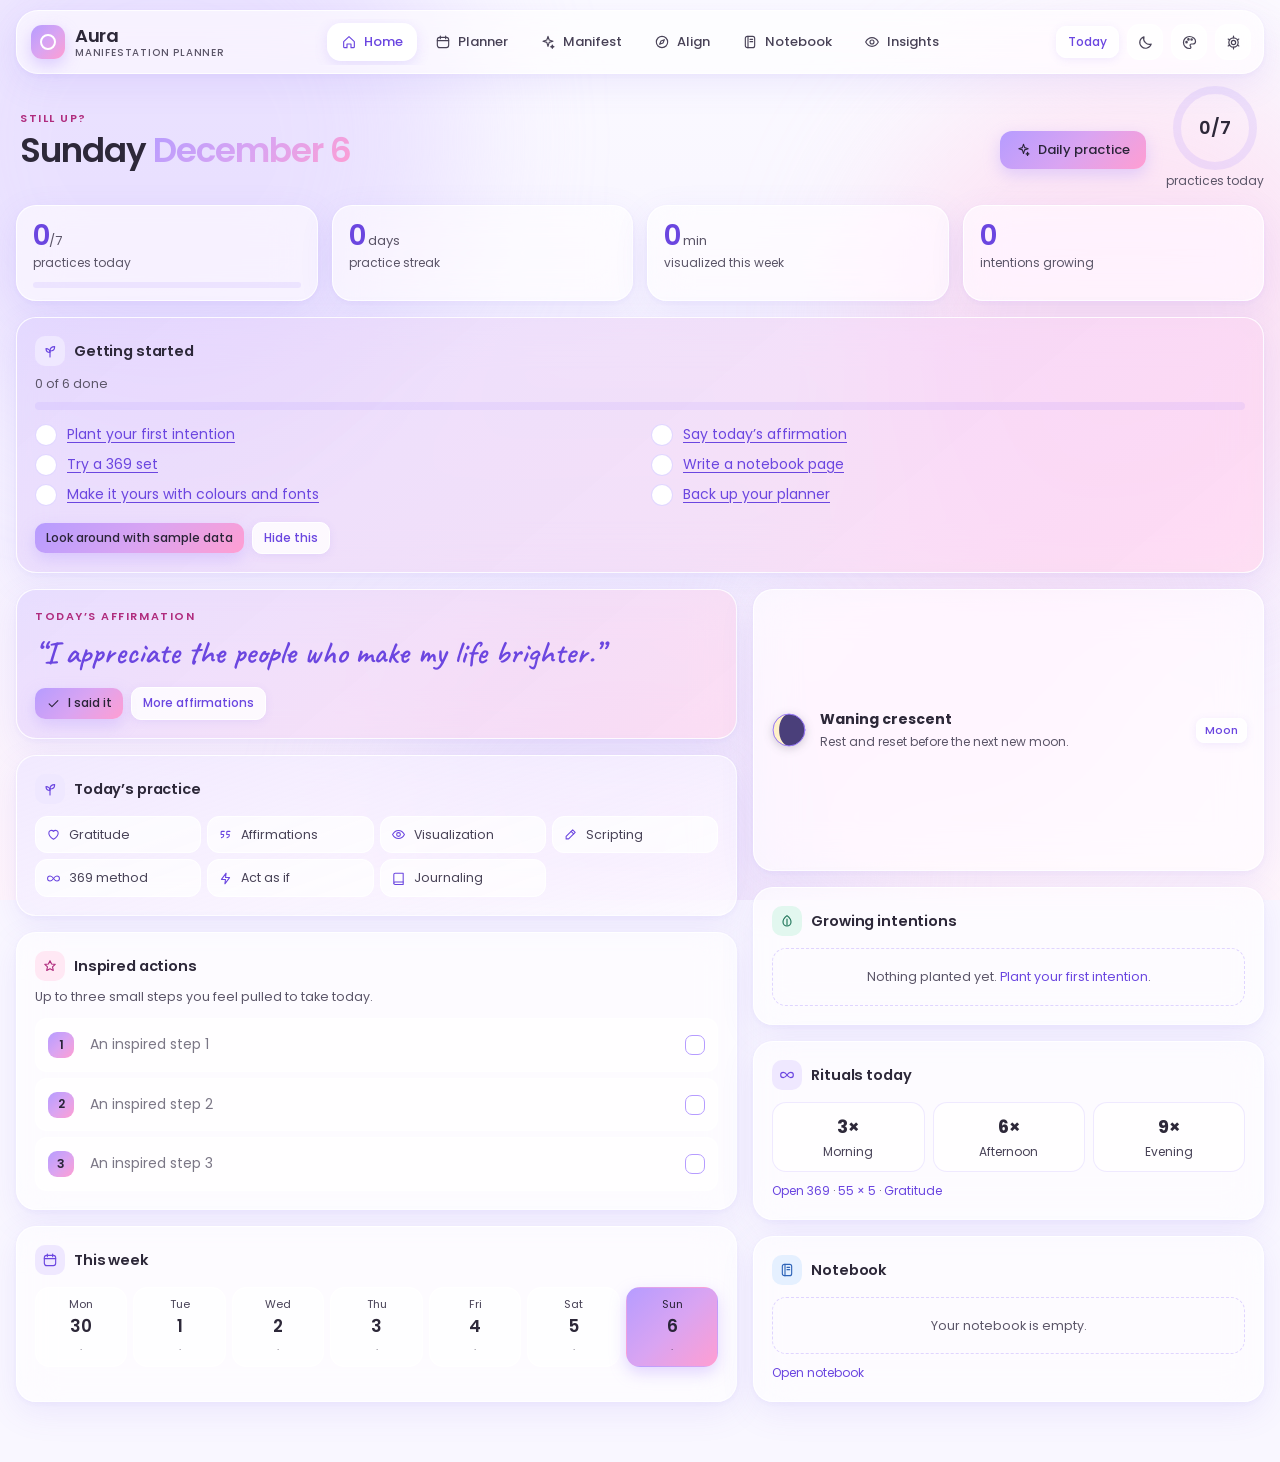
==== aura-planner/index.html @ 8a1ad82e "Aura: colour themes, light/dark/auto, fonts, backgrounds, Home dashboard, getting-started checklist " ====
<!doctype html>
<html lang="en">
  <head>
    <meta charset="UTF-8" />
    <meta name="viewport" content="width=device-width, initial-scale=1.0, viewport-fit=cover" />
    <title>Aura — Manifestation Planner</title>
    <meta
      name="description"
      content="Aura is a private manifestation planner for intention-setting and reflection: daily practice pages, scripting, guided visualization, affirmations, 369 and 55×5 rituals, moon phases, a manifestation tracker, a vision board and a notebook with photos and stickers."
    />
    <meta name="theme-color" content="#F7F2FF" />
    <link
      rel="icon"
      href="data:image/svg+xml,%3Csvg xmlns='http://www.w3.org/2000/svg' viewBox='0 0 40 40'%3E%3Cdefs%3E%3ClinearGradient id='g' x1='0' y1='0' x2='1' y2='1'%3E%3Cstop offset='0' stop-color='%23B69CFF'/%3E%3Cstop offset='1' stop-color='%23FF9ED2'/%3E%3C/linearGradient%3E%3C/defs%3E%3Crect width='40' height='40' rx='12' fill='url(%23g)'/%3E%3Ccircle cx='20' cy='20' r='9' fill='none' stroke='%23fff' stroke-width='2.4'/%3E%3Ccircle cx='20' cy='20' r='3' fill='%23fff'/%3E%3C/svg%3E"
    />
    <script>
      /* Apply the saved look before the first paint, so there is no flash of the wrong colours. */
      (function () {
        try {
          var l = (JSON.parse(localStorage.getItem("aura-planner-v1") || "null") || {}).ui;
          l = (l && l.look) || {};
          var ok = function (v, list, d) { return list.indexOf(v) >= 0 ? v : d; };
          var mode = ok(l.mode, ["light", "auto", "dark"], "light");
          if (mode === "auto") mode = window.matchMedia && window.matchMedia("(prefers-color-scheme: dark)").matches ? "dark" : "light";
          var r = document.documentElement;
          r.setAttribute("data-theme", ok(l.theme, ["violet", "rose", "ocean", "meadow"], "violet"));
          r.setAttribute("data-mode", mode);
          r.setAttribute("data-font", ok(l.font, ["classic", "cozy", "modern"], "classic"));
          r.setAttribute("data-bg", ok(l.bg, ["soft", "plain", "dots"], "soft"));
        } catch (e) { /* the defaults apply */ }
      })();
    </script>
    <link rel="stylesheet" href="styles.css" />
  </head>
  <body>
    <div class="aurora" aria-hidden="true"><i></i><i></i><i></i><i></i></div>

    <header class="ribbon glass" id="ribbon">
      <a class="brand" href="#/home" aria-label="Aura — home">
        <span class="brand-mark"></span>
        <span class="brand-name">Aura<small>manifestation planner</small></span>
      </a>
      <nav class="groups" id="groups" aria-label="Planner sections"></nav>
      <div class="ribbon-actions">
        <a class="btn ghost sm" href="#/day/today">Today</a>
        <button class="icon-btn" data-act="toggle-dark" id="dark-btn" aria-label="Switch light or dark" title="Light / dark"></button>
        <button class="icon-btn" data-act="open-look" id="look-btn" aria-label="Personalise colours and fonts" title="Personalise"></button>
        <button class="icon-btn" data-act="open-settings" aria-label="Settings" title="Settings"></button>
      </div>
    </header>
    <nav class="subribbon" id="subnav" aria-label="Pages in this section"></nav>

    <header class="nb-topbar" id="nb-topbar" hidden>
      <a class="nb-back" href="#/home">&larr; Back to planner</a>
      <span class="nb-topbar-title">My Notebook</span>
      <span class="nb-topbar-spacer"></span>
    </header>

    <div class="layout" id="layout">
      <main class="view" id="view" tabindex="-1"></main>
      <aside class="month-rail glass" id="rail" aria-label="Month index"></aside>
    </div>

    <div class="scrim" id="scrim" hidden></div>
    <section class="drawer glass" id="drawer" aria-label="Panel" hidden></section>
    <dialog id="ask" class="ask glass">
      <form method="dialog">
        <label id="ask-label" for="ask-input">Name</label>
        <input id="ask-input" class="field" type="text" maxlength="60" autocomplete="off" />
        <div class="ask-actions">
          <button value="cancel" class="btn ghost sm" formnovalidate>Cancel</button>
          <button value="ok" class="btn sm" id="ask-ok">Save</button>
        </div>
      </form>
    </dialog>
    <div class="toast" id="toast" role="status" aria-live="polite"></div>

    <script src="js/core.js"></script>
    <script src="js/stickers.js"></script>
    <script src="js/calendar.js"></script>
    <script src="js/frameworks.js"></script>
    <script src="js/wellness.js"></script>
    <script src="js/practice.js"></script>
    <script src="js/manifest.js"></script>
    <script src="js/notebook.js"></script>
    <script src="js/coach.js"></script>
    <script src="js/look.js"></script>
    <script src="js/home.js"></script>
    <script src="js/main.js"></script>
  </body>
</html>
---- aura-planner/styles.css ----
/* Fonts are bundled in /fonts, so the planner looks the same offline. */
@font-face { font-family: "Poppins"; font-style: normal; font-weight: 300; font-display: swap; src: url("fonts/poppins-latin-300-normal.woff2") format("woff2"); }
@font-face { font-family: "Poppins"; font-style: normal; font-weight: 400; font-display: swap; src: url("fonts/poppins-latin-400-normal.woff2") format("woff2"); }
@font-face { font-family: "Poppins"; font-style: normal; font-weight: 500; font-display: swap; src: url("fonts/poppins-latin-500-normal.woff2") format("woff2"); }
@font-face { font-family: "Poppins"; font-style: normal; font-weight: 600; font-display: swap; src: url("fonts/poppins-latin-600-normal.woff2") format("woff2"); }
@font-face { font-family: "Poppins"; font-style: normal; font-weight: 700; font-display: swap; src: url("fonts/poppins-latin-700-normal.woff2") format("woff2"); }
@font-face { font-family: "Caveat"; font-style: normal; font-weight: 500; font-display: swap; src: url("fonts/caveat-latin-500-normal.woff2") format("woff2"); }
@font-face { font-family: "Caveat"; font-style: normal; font-weight: 600; font-display: swap; src: url("fonts/caveat-latin-600-normal.woff2") format("woff2"); }

@font-face { font-family: "Nunito"; font-style: normal; font-weight: 400; font-display: swap; src: url("fonts/nunito-latin-400-normal.woff2") format("woff2"); }
@font-face { font-family: "Nunito"; font-style: normal; font-weight: 700; font-display: swap; src: url("fonts/nunito-latin-700-normal.woff2") format("woff2"); }
@font-face { font-family: "Inter"; font-style: normal; font-weight: 400; font-display: swap; src: url("fonts/inter-latin-400-normal.woff2") format("woff2"); }
@font-face { font-family: "Inter"; font-style: normal; font-weight: 600; font-display: swap; src: url("fonts/inter-latin-600-normal.woff2") format("woff2"); }
@font-face { font-family: "Inter"; font-style: normal; font-weight: 700; font-display: swap; src: url("fonts/inter-latin-700-normal.woff2") format("woff2"); }

/* Aura — glass life planner
   Crisp whites, pastel purples & pinks, frosted-glass cards. */

/* Theme variables: one block per colour theme (light), then dark mode on top. Set from Personalise. */
:root {
  --bg: #f9f7ff;
  --ink: #2d2839;
  --ink-2: #484257;
  --muted: #5b5568;
  --faint: #bdb7cd;
  --lav: #b69cff; --lav-2: #9b7bff; --lav-3: #7a5af0; --lav-soft: #efe8ff;
  --pink: #ff9ed2; --pink-2: #f47bbd; --pink-soft: #ffe8f4;
  --mid: #d9a4f2;
  --ac: 155, 123, 255; --ac-l: 182, 156, 255; --ac-d: 122, 90, 240; --pk: 255, 158, 210; --pk-d: 244, 123, 189;
  --lsoft: 239, 232, 255; --psoft: 255, 232, 244; --ink-rgb: 45, 40, 57;
  --line: rgba(155, 123, 255, 0.16); --line-strong: rgba(155, 123, 255, 0.3);
  --accent-text: #6b46e0; --accent2-text: #b02c7e;
  --aur-bg: linear-gradient(180deg, #fbfaff 0%, #f5f1ff 60%, #fff5fb 100%);
  --aur-1: #ddcfff; --aur-2: #ffd4ec; --aur-3: #e7ddfd; --aur-4: #ffe0f2;
  --desk: linear-gradient(160deg, #432d76 0%, #6045a1 50%, #9e4c7b 100%);
  --desk-1: #b69cff; --desk-2: #ff9ed2; --desk-3: #9b7bff; --desk-4: #ff9ed2; --desk-solid: #412b73;
  --p-lav-soft: #efe8ff; --p-pink-soft: #ffe8f4; --p-lav-3: #6b46e0; --p-pink-2: #f47bbd;
  --bk-1: #efe8ff; --bk-2: #f9f7ff; --bk-3: #ebe3ff;
  --sp-1: #dcd2f4; --sp-2: #f1ebff; --sp-3: #e5dcf9; --sp-4: #d7ccf0; --sp-i: #5c429a; --bk-edge: #3d296b;
  --tab-1: #d1bdff; --tab-2: #ffc2e4;
  --shadow: 0 10px 34px rgba(122, 90, 240, 0.1), 0 2px 6px rgba(122, 90, 240, 0.05);
  --shadow-lg: 0 24px 60px rgba(122, 90, 240, 0.18);
  --grad: linear-gradient(135deg, #b69cff 0%, #d9a4f2 50%, #ff9ed2 100%);
  --grad-soft: linear-gradient(135deg, rgba(182, 156, 255, 0.18), rgba(255, 158, 210, 0.18));
  --lav-3-deep: var(--lav-3);
  --mint: #8fd9c0; --mint-soft: #e2f7ef; --sky: #9cc7ff; --sky-soft: #e5f0ff; --butter: #ffd88a; --butter-soft: #fff4dc; --rose: #ff8a9e;
  --t-mint: #1f7559; --t-sky: #2f64b8; --t-butter: #8a5c0c; --t-danger: #b8324e;
  --danger-soft: #ffe6ea; --danger-line: #ffd3dc; --grey-soft: #f1eff6;
  --w: 255, 255, 255; --paper: #fff; --sh: 40, 20, 100;
  --on-grad: #2a2438; --on-grad-rgb: 42, 36, 56;
  --glass: rgba(255, 255, 255, 0.58); --glass-strong: rgba(255, 255, 255, 0.78); --glass-border: rgba(255, 255, 255, 0.85);
  --blur: blur(20px) saturate(170%);
  --r-sm: 12px; --r: 20px; --r-lg: 28px; --ribbon-h: 64px;
  --font: "Poppins", -apple-system, "Segoe UI", Helvetica, Arial, sans-serif;
  --hand: "Caveat", "Segoe Print", cursive;
  color-scheme: light;
}
html[data-theme="rose"] {
  --bg: #fff7f9;
  --ink: #39282c;
  --ink-2: #574247;
  --muted: #68555a;
  --faint: #cdb7bc;
  --lav: #f7a1b8; --lav-2: #ee7f9f; --lav-3: #c23d68; --lav-soft: #ffeef2;
  --pink: #ffc19a; --pink-2: #e0773a; --pink-soft: #fff0e6;
  --mid: #fbb0aa;
  --ac: 238, 127, 159; --ac-l: 247, 161, 184; --ac-d: 194, 61, 104; --pk: 255, 193, 154; --pk-d: 224, 119, 58;
  --lsoft: 255, 238, 242; --psoft: 255, 240, 230; --ink-rgb: 57, 40, 44;
  --line: rgba(238, 127, 159, 0.16); --line-strong: rgba(238, 127, 159, 0.3);
  --accent-text: #b3335b; --accent2-text: #a8480f;
  --aur-bg: linear-gradient(180deg, #fffafb 0%, #fff1f5 60%, #fff9f5 100%);
  --aur-1: #ffcfdb; --aur-2: #ffe4d4; --aur-3: #fddde5; --aur-4: #ffece0;
  --desk: linear-gradient(160deg, #762d3f 0%, #a1455c 50%, #9e6a4c 100%);
  --desk-1: #f7a1b8; --desk-2: #ffc19a; --desk-3: #ee7f9f; --desk-4: #ffc19a; --desk-solid: #732b3d;
  --p-lav-soft: #ffeef2; --p-pink-soft: #fff0e6; --p-lav-3: #b3335b; --p-pink-2: #e0773a;
  --bk-1: #ffe8ee; --bk-2: #fff7f9; --bk-3: #ffe3ea;
  --sp-1: #f4d2db; --sp-2: #ffebf0; --sp-3: #f9dce3; --sp-4: #f0ccd5; --sp-i: #9a4258; --bk-edge: #6b2939;
  --tab-1: #ffbdcd; --tab-2: #ffd8c2;
  --shadow: 0 10px 34px rgba(194, 61, 104, 0.1), 0 2px 6px rgba(194, 61, 104, 0.05);
  --shadow-lg: 0 24px 60px rgba(194, 61, 104, 0.18);
  --grad: linear-gradient(135deg, #f7a1b8 0%, #fbb0aa 50%, #ffc19a 100%);
  --grad-soft: linear-gradient(135deg, rgba(247, 161, 184, 0.18), rgba(255, 193, 154, 0.18));
}
html[data-theme="ocean"] {
  --bg: #f7faff;
  --ink: #282f39;
  --ink-2: #424b57;
  --muted: #555d68;
  --faint: #b7c0cd;
  --lav: #8cbcff; --lav-2: #5b9cf5; --lav-3: #1f63c6; --lav-soft: #e8f1ff;
  --pink: #7fdccf; --pink-2: #1a9a8a; --pink-soft: #e2f8f4;
  --mid: #85cde6;
  --ac: 91, 156, 245; --ac-l: 140, 188, 255; --ac-d: 31, 99, 198; --pk: 127, 220, 207; --pk-d: 26, 154, 138;
  --lsoft: 232, 241, 255; --psoft: 226, 248, 244; --ink-rgb: 40, 47, 57;
  --line: rgba(91, 156, 245, 0.16); --line-strong: rgba(91, 156, 245, 0.3);
  --accent-text: #1a58b5; --accent2-text: #0b7468;
  --aur-bg: linear-gradient(180deg, #fafcff 0%, #f1f7ff 60%, #f5fffe 100%);
  --aur-1: #cfe4ff; --aur-2: #d4fffb; --aur-3: #ddebfd; --aur-4: #e0fffc;
  --desk: linear-gradient(160deg, #2d4d76 0%, #456da1 50%, #4c9e96 100%);
  --desk-1: #8cbcff; --desk-2: #7fdccf; --desk-3: #5b9cf5; --desk-4: #7fdccf; --desk-solid: #2b4a73;
  --p-lav-soft: #e8f1ff; --p-pink-soft: #e2f8f4; --p-lav-3: #1a58b5; --p-pink-2: #1a9a8a;
  --bk-1: #e8f2ff; --bk-2: #f7faff; --bk-3: #e3efff;
  --sp-1: #d2e1f4; --sp-2: #ebf3ff; --sp-3: #dce9f9; --sp-4: #ccdbf0; --sp-i: #42689a; --bk-edge: #29466b;
  --tab-1: #bdd9ff; --tab-2: #c2fff9;
  --shadow: 0 10px 34px rgba(31, 99, 198, 0.1), 0 2px 6px rgba(31, 99, 198, 0.05);
  --shadow-lg: 0 24px 60px rgba(31, 99, 198, 0.18);
  --grad: linear-gradient(135deg, #8cbcff 0%, #85cde6 50%, #7fdccf 100%);
  --grad-soft: linear-gradient(135deg, rgba(140, 188, 255, 0.18), rgba(127, 220, 207, 0.18));
}
html[data-theme="meadow"] {
  --bg: #f7fffb;
  --ink: #283930;
  --ink-2: #42574c;
  --muted: #55685e;
  --faint: #b7cdc2;
  --lav: #98d9b1; --lav-2: #5fbf88; --lav-3: #1c7f4d; --lav-soft: #e6f7ec;
  --pink: #ffd98a; --pink-2: #b9790f; --pink-soft: #fff6dc;
  --mid: #c6e6a0;
  --ac: 95, 191, 136; --ac-l: 152, 217, 177; --ac-d: 28, 127, 77; --pk: 255, 217, 138; --pk-d: 185, 121, 15;
  --lsoft: 230, 247, 236; --psoft: 255, 246, 220; --ink-rgb: 40, 57, 48;
  --line: rgba(95, 191, 136, 0.16); --line-strong: rgba(95, 191, 136, 0.3);
  --accent-text: #17703f; --accent2-text: #7d5200;
  --aur-bg: linear-gradient(180deg, #fafffc 0%, #f1fff8 60%, #fffcf5 100%);
  --aur-1: #cfffe7; --aur-2: #fff3d4; --aur-3: #ddfded; --aur-4: #fff7e0;
  --desk: linear-gradient(160deg, #2d7652 0%, #45a173 50%, #9e884c 100%);
  --desk-1: #98d9b1; --desk-2: #ffd98a; --desk-3: #5fbf88; --desk-4: #ffd98a; --desk-solid: #2b734f;
  --p-lav-soft: #e6f7ec; --p-pink-soft: #fff6dc; --p-lav-3: #17703f; --p-pink-2: #b9790f;
  --bk-1: #e8fff4; --bk-2: #f7fffb; --bk-3: #e3fff1;
  --sp-1: #d2f4e3; --sp-2: #ebfff5; --sp-3: #dcf9eb; --sp-4: #ccf0de; --sp-i: #429a6e; --bk-edge: #296b4a;
  --tab-1: #bdffde; --tab-2: #ffefc2;
  --shadow: 0 10px 34px rgba(28, 127, 77, 0.1), 0 2px 6px rgba(28, 127, 77, 0.05);
  --shadow-lg: 0 24px 60px rgba(28, 127, 77, 0.18);
  --grad: linear-gradient(135deg, #98d9b1 0%, #c6e6a0 50%, #ffd98a 100%);
  --grad-soft: linear-gradient(135deg, rgba(152, 217, 177, 0.18), rgba(255, 217, 138, 0.18));
}
html[data-mode="dark"] {
  color-scheme: dark;
}
html[data-theme="violet"][data-mode="dark"] {
  --bg: #13101c;
  --ink: #ebe8f3;
  --ink-2: #cdc7db;
  --muted: #c9c4d4;
  --faint: #655c7a;
  --lav-soft: #2c2343; --pink-soft: #412535;
  --mint-soft: #17332b; --sky-soft: #182a45; --butter-soft: #3a3016;
  --lsoft: 44, 35, 67; --psoft: 65, 37, 53; --ink-rgb: 235, 232, 243;
  --w: 39, 33, 54; --paper: #272136; --sh: 0, 0, 0;
  --line: rgba(155, 123, 255, 0.26); --line-strong: rgba(155, 123, 255, 0.45);
  --accent-text: #c4b4ff; --accent2-text: #ff9ed2;
  --t-mint: #6fd8b6; --t-sky: #8bb8ff; --t-butter: #f0c15e; --t-danger: #ff8fa3;
  --danger-soft: #3e1d27; --danger-line: #6b3342; --grey-soft: #342e42;
  --glass: rgba(32, 26, 45, 0.62); --glass-strong: rgba(37, 30, 51, 0.82); --glass-border: rgba(255, 255, 255, 0.09);
  --aur-bg: linear-gradient(180deg, #100c17 0%, #151020 60%, #1c1118 100%);
  --aur-1: #2e1f51; --aur-2: #471f36; --aur-3: #271c40; --aur-4: #3c1b2e;
  --shadow: 0 10px 34px rgba(0, 0, 0, 0.38), 0 2px 6px rgba(0, 0, 0, 0.22);
  --shadow-lg: 0 24px 60px rgba(0, 0, 0, 0.5);
  --desk: linear-gradient(160deg, #1a1429 0%, #261d39 50%, #3b2130 100%);
  --desk-solid: #181226;
}
html[data-theme="rose"][data-mode="dark"] {
  --bg: #1c1013;
  --ink: #f3e8ea;
  --ink-2: #dbc7cc;
  --muted: #d4c4c8;
  --faint: #7a5c64;
  --lav-soft: #43232b; --pink-soft: #412f25;
  --mint-soft: #17332b; --sky-soft: #182a45; --butter-soft: #3a3016;
  --lsoft: 67, 35, 43; --psoft: 65, 47, 37; --ink-rgb: 243, 232, 234;
  --w: 54, 33, 38; --paper: #362126; --sh: 0, 0, 0;
  --line: rgba(238, 127, 159, 0.26); --line-strong: rgba(238, 127, 159, 0.45);
  --accent-text: #ffa9c0; --accent2-text: #ffb98a;
  --t-mint: #6fd8b6; --t-sky: #8bb8ff; --t-butter: #f0c15e; --t-danger: #ff8fa3;
  --danger-soft: #3e1d27; --danger-line: #6b3342; --grey-soft: #422e33;
  --glass: rgba(45, 26, 31, 0.62); --glass-strong: rgba(51, 30, 35, 0.82); --glass-border: rgba(255, 255, 255, 0.09);
  --aur-bg: linear-gradient(180deg, #170c0f 0%, #201014 60%, #1c1511 100%);
  --aur-1: #511f2b; --aur-2: #472e1f; --aur-3: #401c25; --aur-4: #3c271b;
  --shadow: 0 10px 34px rgba(0, 0, 0, 0.38), 0 2px 6px rgba(0, 0, 0, 0.22);
  --shadow-lg: 0 24px 60px rgba(0, 0, 0, 0.5);
  --desk: linear-gradient(160deg, #291419 0%, #391d24 50%, #3b2a21 100%);
  --desk-solid: #261217;
}
html[data-theme="ocean"][data-mode="dark"] {
  --bg: #10151c;
  --ink: #e8ecf3;
  --ink-2: #c7d0db;
  --muted: #c4cbd4;
  --faint: #5c697a;
  --lav-soft: #233143; --pink-soft: #25413e;
  --mint-soft: #17332b; --sky-soft: #182a45; --butter-soft: #3a3016;
  --lsoft: 35, 49, 67; --psoft: 37, 65, 62; --ink-rgb: 232, 236, 243;
  --w: 33, 42, 54; --paper: #212a36; --sh: 0, 0, 0;
  --line: rgba(91, 156, 245, 0.26); --line-strong: rgba(91, 156, 245, 0.45);
  --accent-text: #a3c8ff; --accent2-text: #6fdccb;
  --t-mint: #6fd8b6; --t-sky: #8bb8ff; --t-butter: #f0c15e; --t-danger: #ff8fa3;
  --danger-soft: #3e1d27; --danger-line: #6b3342; --grey-soft: #2e3742;
  --glass: rgba(26, 34, 45, 0.62); --glass-strong: rgba(30, 39, 51, 0.82); --glass-border: rgba(255, 255, 255, 0.09);
  --aur-bg: linear-gradient(180deg, #0c1117 0%, #101720 60%, #111c1b 100%);
  --aur-1: #1f3551; --aur-2: #1f4743; --aur-3: #1c2b40; --aur-4: #1b3c39;
  --shadow: 0 10px 34px rgba(0, 0, 0, 0.38), 0 2px 6px rgba(0, 0, 0, 0.22);
  --shadow-lg: 0 24px 60px rgba(0, 0, 0, 0.5);
  --desk: linear-gradient(160deg, #141d29 0%, #1d2a39 50%, #213b38 100%);
  --desk-solid: #121b26;
}
html[data-theme="meadow"][data-mode="dark"] {
  --bg: #101c16;
  --ink: #e8f3ed;
  --ink-2: #c7dbd1;
  --muted: #c4d4cc;
  --faint: #5c7a6b;
  --lav-soft: #234333; --pink-soft: #413a25;
  --mint-soft: #17332b; --sky-soft: #182a45; --butter-soft: #3a3016;
  --lsoft: 35, 67, 51; --psoft: 65, 58, 37; --ink-rgb: 232, 243, 237;
  --w: 33, 54, 43; --paper: #21362b; --sh: 0, 0, 0;
  --line: rgba(95, 191, 136, 0.26); --line-strong: rgba(95, 191, 136, 0.45);
  --accent-text: #93e6b5; --accent2-text: #f2c466;
  --t-mint: #6fd8b6; --t-sky: #8bb8ff; --t-butter: #f0c15e; --t-danger: #ff8fa3;
  --danger-soft: #3e1d27; --danger-line: #6b3342; --grey-soft: #2e4238;
  --glass: rgba(26, 45, 36, 0.62); --glass-strong: rgba(30, 51, 41, 0.82); --glass-border: rgba(255, 255, 255, 0.09);
  --aur-bg: linear-gradient(180deg, #0c1712 0%, #102018 60%, #1c1a11 100%);
  --aur-1: #1f5138; --aur-2: #473d1f; --aur-3: #1c402e; --aur-4: #3c331b;
  --shadow: 0 10px 34px rgba(0, 0, 0, 0.38), 0 2px 6px rgba(0, 0, 0, 0.22);
  --shadow-lg: 0 24px 60px rgba(0, 0, 0, 0.5);
  --desk: linear-gradient(160deg, #14291f 0%, #1d392b 50%, #3b3421 100%);
  --desk-solid: #12261c;
}
html[data-mode="dark"]:not([data-theme]) {
  --bg: #13101c;
  --ink: #ebe8f3;
  --ink-2: #cdc7db;
  --muted: #c9c4d4;
  --faint: #655c7a;
  --lav-soft: #2c2343; --pink-soft: #412535;
  --mint-soft: #17332b; --sky-soft: #182a45; --butter-soft: #3a3016;
  --lsoft: 44, 35, 67; --psoft: 65, 37, 53; --ink-rgb: 235, 232, 243;
  --w: 39, 33, 54; --paper: #272136; --sh: 0, 0, 0;
  --line: rgba(155, 123, 255, 0.26); --line-strong: rgba(155, 123, 255, 0.45);
  --accent-text: #c4b4ff; --accent2-text: #ff9ed2;
  --t-mint: #6fd8b6; --t-sky: #8bb8ff; --t-butter: #f0c15e; --t-danger: #ff8fa3;
  --danger-soft: #3e1d27; --danger-line: #6b3342; --grey-soft: #342e42;
  --glass: rgba(32, 26, 45, 0.62); --glass-strong: rgba(37, 30, 51, 0.82); --glass-border: rgba(255, 255, 255, 0.09);
  --aur-bg: linear-gradient(180deg, #100c17 0%, #151020 60%, #1c1118 100%);
  --aur-1: #2e1f51; --aur-2: #471f36; --aur-3: #271c40; --aur-4: #3c1b2e;
  --shadow: 0 10px 34px rgba(0, 0, 0, 0.38), 0 2px 6px rgba(0, 0, 0, 0.22);
  --shadow-lg: 0 24px 60px rgba(0, 0, 0, 0.5);
  --desk: linear-gradient(160deg, #1a1429 0%, #261d39 50%, #3b2130 100%);
  --desk-solid: #181226;
}

* { box-sizing: border-box; }
html { -webkit-text-size-adjust: 100%; scroll-behavior: smooth; }
body {
  margin: 0;
  min-height: 100vh;
  background: var(--bg);
  color: var(--ink);
  font: 400 14px/1.55 var(--font);
  -webkit-font-smoothing: antialiased;
  overflow-x: hidden;
}
button, input, select, textarea { font: inherit; color: inherit; }
a { color: var(--accent-text); text-decoration: none; }
img { max-width: 100%; display: block; }
[hidden] { display: none !important; }
:focus-visible { outline: 2px solid var(--lav-2); outline-offset: 2px; border-radius: 8px; }

/* ---------- aurora background ---------- */
.aurora { position: fixed; inset: 0; z-index: -1; overflow: hidden; background: var(--aur-bg); }
.aurora i { position: absolute; border-radius: 50%; filter: blur(70px); opacity: 0.55; }
.aurora i:nth-child(1) { width: 46vw; height: 46vw; left: -10vw; top: -12vw; background: var(--aur-1); }
.aurora i:nth-child(2) { width: 40vw; height: 40vw; right: -8vw; top: 8vh; background: var(--aur-2); }
.aurora i:nth-child(3) { width: 36vw; height: 36vw; left: 30vw; bottom: -14vw; background: var(--aur-3); }
.aurora i:nth-child(4) { width: 26vw; height: 26vw; right: 12vw; bottom: 6vh; background: var(--aur-4); opacity: 0.45; }

/* ---------- glass ---------- */
.glass {
  background: var(--glass);
  -webkit-backdrop-filter: var(--blur);
  backdrop-filter: var(--blur);
  border: 1px solid var(--glass-border);
  box-shadow: var(--shadow);
}

/* ---------- ribbon ---------- */
.ribbon {
  position: sticky; top: 10px; z-index: 40;
  margin: 10px 16px 0;
  height: var(--ribbon-h);
  border-radius: 22px;
  display: flex; align-items: center; gap: 14px;
  padding: 0 12px 0 14px;
}
.brand { display: flex; align-items: center; gap: 10px; color: var(--ink); flex: 0 0 auto; }
.brand-mark { width: 34px; height: 34px; border-radius: 11px; background: var(--grad); position: relative; box-shadow: 0 6px 16px rgba(var(--ac-l), 0.45); }
.brand-mark::after { content: ""; position: absolute; inset: 9px; border-radius: 50%; border: 2px solid #fff; }
.brand-name { font-weight: 600; font-size: 18px; letter-spacing: -0.02em; line-height: 1; display: flex; flex-direction: column; }
.brand-name small { font-size: 10px; font-weight: 500; color: var(--muted); letter-spacing: 0.08em; text-transform: uppercase; margin-top: 3px; }
.groups { flex: 1; display: flex; gap: 4px; overflow-x: auto; scrollbar-width: none; padding: 4px; justify-content: center; }
.groups::-webkit-scrollbar { display: none; }
.group-pill {
  display: inline-flex; align-items: center; gap: 7px;
  padding: 9px 14px; border-radius: 14px; white-space: nowrap;
  color: var(--ink-2); font-weight: 500; font-size: 13px;
  transition: background 0.2s, color 0.2s, box-shadow 0.2s;
}
.group-pill svg { width: 16px; height: 16px; }
.group-pill:hover { background: rgba(var(--w), 0.7); }
.group-pill.on { background: var(--paper); color: var(--accent-text); box-shadow: 0 4px 14px rgba(var(--ac-d), 0.15); }
.ribbon-actions { display: flex; align-items: center; gap: 8px; flex: 0 0 auto; }

.subribbon {
  position: sticky; top: calc(var(--ribbon-h) + 18px); z-index: 30;
  display: flex; gap: 6px; justify-content: center; flex-wrap: nowrap; overflow-x: auto; scrollbar-width: none;
  padding: 10px 16px 4px;
}
.subribbon::-webkit-scrollbar { display: none; }
.sub-tab {
  padding: 7px 14px; border-radius: 999px; white-space: nowrap;
  font-size: 12.5px; font-weight: 500; color: var(--ink-2);
  background: rgba(var(--w), 0.55); border: 1px solid rgba(var(--w), 0.9);
  -webkit-backdrop-filter: blur(12px); backdrop-filter: blur(12px);
}
.sub-tab:hover { background: rgba(var(--w), 0.85); }
.sub-tab.on { background: var(--grad); color: var(--on-grad); border-color: transparent; box-shadow: 0 6px 16px rgba(var(--ac-l), 0.4); }

/* ---------- layout ---------- */
.layout { display: flex; gap: 16px; max-width: 1440px; margin: 0 auto; padding: 12px 16px 60px; }
.view { flex: 1; min-width: 0; outline: none; }
.month-rail {
  position: sticky; top: calc(var(--ribbon-h) + 72px); align-self: flex-start;
  width: 58px; border-radius: 20px; padding: 8px 6px;
  display: flex; flex-direction: column; gap: 3px;
}
.rail-tab {
  display: block; text-align: center; padding: 6px 0; border-radius: 10px;
  font-size: 11px; font-weight: 600; letter-spacing: 0.04em; color: var(--muted); text-transform: uppercase;
}
.rail-tab:hover { background: var(--paper); color: var(--accent-text); }
.rail-tab.on { background: var(--grad); color: var(--on-grad); }
.rail-tab.now:not(.on) { color: var(--accent2-text); }
.rail-year { font-size: 10px; text-align: center; color: var(--muted); font-weight: 600; padding: 2px 0 4px; }

/* ---------- page head ---------- */
.page-head { display: flex; align-items: flex-end; justify-content: space-between; gap: 16px; flex-wrap: wrap; margin: 6px 4px 18px; }
.eyebrow { font-size: 11px; font-weight: 600; letter-spacing: 0.14em; text-transform: uppercase; color: var(--accent2-text); margin: 0 0 4px; }
.page-title { margin: 0; font-size: clamp(24px, 3.4vw, 34px); font-weight: 600; letter-spacing: -0.03em; line-height: 1.12; }
.page-title .soft { background: var(--grad); -webkit-background-clip: text; background-clip: text; color: transparent; }
.page-sub { margin: 6px 0 0; color: var(--muted); }
.head-tools { display: flex; align-items: center; gap: 8px; flex-wrap: wrap; }

/* ---------- cards ---------- */
.grid { display: grid; grid-template-columns: repeat(12, minmax(0, 1fr)); gap: 16px; }
.c3 { grid-column: span 3; } .c4 { grid-column: span 4; } .c5 { grid-column: span 5; } .c6 { grid-column: span 6; }
.c7 { grid-column: span 7; } .c8 { grid-column: span 8; } .c9 { grid-column: span 9; } .c12 { grid-column: span 12; }
.stack { display: flex; flex-direction: column; gap: 16px; }
.card {
  position: relative; border-radius: var(--r); padding: 18px;
  background: var(--glass); border: 1px solid var(--glass-border); box-shadow: var(--shadow);
  -webkit-backdrop-filter: var(--blur); backdrop-filter: var(--blur);
  min-width: 0;
}
.card.tint-lav { background: linear-gradient(160deg, rgba(var(--lsoft), 0.85), rgba(var(--w), 0.55)); }
.card.tint-pink { background: linear-gradient(160deg, rgba(var(--psoft), 0.85), rgba(var(--w), 0.55)); }
.card.tint-grad { background: linear-gradient(140deg, rgba(var(--ac-l), 0.28), rgba(var(--pk), 0.26)), rgba(var(--w), 0.5); }
.card-head { display: flex; align-items: center; justify-content: space-between; gap: 10px; margin-bottom: 12px; }
.card-title { margin: 0; font-size: 14.5px; font-weight: 600; letter-spacing: -0.01em; display: flex; align-items: center; gap: 9px; }
.card-title .ico { width: 30px; height: 30px; border-radius: 10px; display: grid; place-items: center; background: var(--lav-soft); color: var(--accent-text); flex: 0 0 auto; }
.card-title .ico.pink { background: var(--pink-soft); color: var(--accent2-text); }
.card-title .ico.mint { background: var(--mint-soft); color: var(--t-mint); }
.card-title .ico.sky { background: var(--sky-soft); color: var(--t-sky); }
.card-title .ico.butter { background: var(--butter-soft); color: var(--t-butter); }
.card-title .ico svg { width: 16px; height: 16px; }
.card-sub { margin: -6px 0 12px; color: var(--muted); font-size: 12.5px; }
.inner { background: rgba(var(--w), 0.72); border: 1px solid rgba(var(--w), 0.95); border-radius: 14px; padding: 12px; }

/* ---------- controls ---------- */
.btn {
  display: inline-flex; align-items: center; justify-content: center; gap: 7px;
  padding: 9px 16px; border-radius: 12px; border: 0; cursor: pointer;
  background: var(--grad); color: var(--on-grad); font-weight: 500; font-size: 13px;
  box-shadow: 0 6px 16px rgba(var(--ac-l), 0.38);
  transition: transform 0.15s, box-shadow 0.2s, opacity 0.2s;
  text-decoration: none; white-space: nowrap;
}
.btn:hover { transform: translateY(-1px); box-shadow: 0 10px 22px rgba(var(--ac-l), 0.45); }
.btn:active { transform: translateY(0); }
.btn[disabled] { opacity: 0.5; pointer-events: none; }
.btn svg { width: 15px; height: 15px; }
.btn.ghost { background: rgba(var(--w), 0.8); color: var(--accent-text); box-shadow: 0 2px 8px rgba(var(--ac-d), 0.1); border: 1px solid var(--paper); }
.btn.ghost:hover { background: var(--paper); }
.btn.soft { background: var(--lav-soft); color: var(--accent-text); box-shadow: none; }
.btn.pink { background: var(--pink-soft); color: var(--accent2-text); box-shadow: none; }
.btn.danger { background: var(--danger-soft); color: var(--t-danger); box-shadow: none; }
.btn.sm { padding: 6px 11px; font-size: 12px; border-radius: 10px; }
.btn.xs { padding: 3px 8px; font-size: 11px; border-radius: 8px; gap: 4px; }
.btn.xs svg { width: 12px; height: 12px; }
.icon-btn {
  width: 36px; height: 36px; border-radius: 12px; border: 1px solid var(--paper); cursor: pointer;
  background: rgba(var(--w), 0.8); color: var(--ink-2);
  display: inline-grid; place-items: center; flex: 0 0 auto;
}
.icon-btn:hover { background: var(--paper); color: var(--accent-text); }
.icon-btn svg { width: 17px; height: 17px; }
.icon-btn.sm { width: 28px; height: 28px; border-radius: 9px; }
.icon-btn.sm svg { width: 14px; height: 14px; }
.x-btn { border: 0; background: none; color: var(--faint); cursor: pointer; padding: 2px; border-radius: 6px; display: inline-grid; place-items: center; flex: 0 0 auto; }
.x-btn:hover { color: var(--rose); background: var(--danger-soft); }
.x-btn svg { width: 14px; height: 14px; }

.field, .ta, select.field {
  width: 100%; border-radius: 12px; border: 1px solid rgba(var(--ac), 0.18);
  background: rgba(var(--w), 0.82); padding: 9px 12px; outline: none;
  transition: border-color 0.2s, box-shadow 0.2s, background 0.2s;
}
.field:focus, .ta:focus { border-color: var(--lav); background: var(--paper); box-shadow: 0 0 0 4px rgba(var(--ac-l), 0.18); }
.field::placeholder, .ta::placeholder { color: var(--muted); opacity: 0.8; }
.ta { resize: vertical; min-height: 88px; line-height: 1.6; }
.ta.lined {
  background: var(--paper) repeating-linear-gradient(to bottom, transparent 0 27px, rgba(var(--ac), 0.18) 27px 28px);
  background-attachment: local; line-height: 28px; padding-top: 4px; min-height: 142px;
}
.field.bare { border-color: transparent; background: transparent; padding: 4px 6px; }
.field.bare:focus { background: var(--paper); border-color: var(--lav); }
.lbl { display: block; font-size: 11px; font-weight: 600; color: var(--muted); letter-spacing: 0.08em; text-transform: uppercase; margin: 12px 0 5px; }
.lbl:first-child { margin-top: 0; }
.row { display: flex; align-items: center; gap: 8px; }
.row.wrap { flex-wrap: wrap; }
.row > .grow { flex: 1; min-width: 0; }
.muted { color: var(--muted); }
.small { font-size: 12px; }
.hand { font-family: var(--hand); font-size: 20px; line-height: 1.1; }
.num-in { width: 90px; }

/* checkbox */
.chk { appearance: none; -webkit-appearance: none; width: 20px; height: 20px; border-radius: 7px; border: 1.6px solid var(--lav); background: var(--paper); cursor: pointer; display: inline-grid; place-items: center; flex: 0 0 auto; margin: 0; transition: background 0.15s; }
.chk:checked { background: var(--grad); border-color: transparent; }
.chk:checked::after { content: ""; width: 10px; height: 5px; border: 2px solid var(--on-grad); border-top: 0; border-right: 0; transform: rotate(-45deg) translate(1px, -1px); }
.chk.round { border-radius: 50%; }

/* segmented (iOS-style) */
.seg { display: inline-flex; padding: 3px; border-radius: 12px; background: rgba(118, 104, 160, 0.1); position: relative; }
.seg button { border: 0; background: transparent; padding: 6px 14px; border-radius: 9px; font-size: 12.5px; font-weight: 500; color: var(--ink-2); cursor: pointer; display: inline-flex; align-items: center; gap: 6px; transition: background 0.2s, box-shadow 0.2s, color 0.2s; }
.seg button svg { width: 14px; height: 14px; }
.seg button.on { background: var(--paper); color: var(--ink); box-shadow: 0 3px 8px rgba(var(--sh), 0.12), 0 1px 1px rgba(var(--sh), 0.06); }

/* chips & badges */
.chip { display: inline-flex; align-items: center; gap: 5px; padding: 4px 10px; border-radius: 999px; font-size: 12px; background: var(--lav-soft); color: var(--accent-text); font-weight: 500; }
.chip.pink { background: var(--pink-soft); color: var(--accent2-text); }
.chip.mint { background: var(--mint-soft); color: var(--t-mint); }
.chip.sky { background: var(--sky-soft); color: var(--t-sky); }
.chip.butter { background: var(--butter-soft); color: var(--t-butter); }
.chip .x-btn { color: inherit; opacity: 0.6; padding: 0; }
.chips { display: flex; flex-wrap: wrap; gap: 6px; }
.badge { font-size: 10.5px; font-weight: 600; padding: 2px 8px; border-radius: 999px; background: var(--lav-soft); color: var(--accent-text); letter-spacing: 0.02em; white-space: nowrap; }
.badge.pink { background: var(--pink-soft); color: var(--accent2-text); }
.badge.mint { background: var(--mint-soft); color: var(--t-mint); }
.badge.grey { background: var(--grey-soft); color: var(--muted); }

/* lists */
.list { list-style: none; margin: 0; padding: 0; display: flex; flex-direction: column; gap: 6px; }
.li { display: flex; align-items: center; gap: 9px; padding: 7px 9px; border-radius: 12px; background: rgba(var(--w), 0.7); border: 1px solid rgba(var(--w), 0.95); }
.li.done .field, .li.done .li-text { text-decoration: line-through; color: var(--faint); }
.li .field.bare { flex: 1; min-width: 0; }
.li-text { flex: 1; min-width: 0; overflow-wrap: anywhere; }
.add-row { display: flex; gap: 8px; margin-top: 8px; }
.add-row .field { flex: 1; min-width: 0; }
.empty { padding: 18px; text-align: center; color: var(--muted); font-size: 12.5px; border: 1.5px dashed var(--line-strong); border-radius: 14px; }

/* progress */
.bar { height: 8px; border-radius: 99px; background: rgba(var(--ac), 0.12); overflow: hidden; }
.bar > i { display: block; height: 100%; border-radius: 99px; background: var(--grad); transition: width 0.4s; }
.bar.over > i { background: linear-gradient(90deg, #ff9eb1, #ff6f8d); }
.ring { position: relative; display: inline-grid; place-items: center; }
.ring svg { transform: rotate(-90deg); }
.ring b { position: absolute; font-size: 12px; font-weight: 600; }
.stat { display: flex; flex-direction: column; gap: 2px; }
.stat b { font-size: 22px; font-weight: 600; letter-spacing: -0.02em; }
.stat span { font-size: 11px; color: var(--muted); text-transform: uppercase; letter-spacing: 0.08em; font-weight: 600; }
.stats { display: grid; grid-template-columns: repeat(auto-fit, minmax(110px, 1fr)); gap: 10px; }
.stats .inner { padding: 12px 14px; }

/* ---------- calendar: year ---------- */
.year-grid { display: grid; grid-template-columns: repeat(4, minmax(0, 1fr)); gap: 16px; }
.mini-month { padding: 14px; }
.mini-month h3 { margin: 0 0 8px; font-size: 14px; font-weight: 600; display: flex; justify-content: space-between; align-items: center; }
.mini-month h3 a { color: var(--ink); }
.mini-month h3 a:hover { color: var(--accent-text); }
.mini-cal { display: grid; grid-template-columns: 22px repeat(7, 1fr); gap: 2px; font-size: 11px; text-align: center; }
.mini-cal .dow { color: var(--muted); font-weight: 600; font-size: 9.5px; padding-bottom: 2px; }
.mini-cal a { color: var(--ink-2); border-radius: 7px; padding: 3px 0; display: block; position: relative; }
.mini-cal a:hover { background: var(--lav-soft); color: var(--accent-text); }
.mini-cal a.wk { color: var(--accent2-text); font-size: 9.5px; font-weight: 600; opacity: 0.8; }
.mini-cal a.today { background: var(--grad); color: var(--on-grad); font-weight: 600; }
.mini-cal a.has::after { content: ""; position: absolute; bottom: 1px; left: 50%; width: 3px; height: 3px; margin-left: -1.5px; border-radius: 50%; background: var(--pink-2); }
.mini-cal a.today.has::after { background: var(--on-grad); }

/* ---------- calendar: month ---------- */
.month-cal { display: grid; grid-template-columns: 40px repeat(7, minmax(0, 1fr)); gap: 6px; }
.month-cal .dow { font-size: 11px; font-weight: 600; color: var(--muted); text-align: center; text-transform: uppercase; letter-spacing: 0.08em; padding: 2px 0 4px; }
.month-cal .wk { display: grid; place-items: center; font-size: 11px; font-weight: 600; color: var(--accent2-text); background: var(--pink-soft); border-radius: 12px; writing-mode: vertical-rl; transform: rotate(180deg); letter-spacing: 0.08em; }
.month-cal .wk:hover { background: var(--pink); color: var(--on-grad); }
.day-cell { min-height: 88px; border-radius: 14px; padding: 7px 8px; background: rgba(var(--w), 0.7); border: 1px solid var(--paper); color: var(--ink); display: flex; flex-direction: column; gap: 3px; transition: transform 0.15s, box-shadow 0.15s; overflow: hidden; }
.day-cell:hover { transform: translateY(-2px); box-shadow: 0 8px 20px rgba(var(--ac-d), 0.14); }
.day-cell.out { opacity: 0.4; }
.day-cell .dn { font-weight: 600; font-size: 13px; display: flex; justify-content: space-between; align-items: center; }
.day-cell.today { background: linear-gradient(150deg, rgba(var(--ac-l), 0.35), rgba(var(--pk), 0.3)), var(--paper); }
.day-cell.today .dn span:first-child { background: var(--grad); color: var(--on-grad); border-radius: 8px; padding: 0 6px; }
.day-cell .t { font-size: 10.5px; color: var(--ink-2); white-space: nowrap; overflow: hidden; text-overflow: ellipsis; padding: 1px 5px; border-radius: 5px; background: var(--lav-soft); }
.day-cell .t.done { text-decoration: line-through; opacity: 0.6; }
.day-cell .mood-dot { width: 9px; height: 9px; border-radius: 50%; }

/* habit grid */
.habit-grid { overflow-x: auto; }
.habit-grid table { border-collapse: separate; border-spacing: 3px; font-size: 11px; }
.habit-grid th { font-weight: 600; color: var(--muted); padding: 2px; }
.habit-grid th.name { text-align: left; min-width: 130px; color: var(--ink); font-size: 12.5px; position: sticky; left: 0; background: rgba(var(--w), 0.92); border-radius: 8px; padding: 2px 8px; }
.habit-grid th.today { color: var(--accent2-text); }
.hcell { width: 22px; height: 22px; border-radius: 7px; border: 0; cursor: pointer; background: rgba(var(--ac), 0.1); padding: 0; display: block; }
.hcell:hover { outline: 2px solid var(--lav); }
.hcell.on { background: var(--c, var(--lav)); box-shadow: inset 0 0 0 1px rgba(255, 255, 255, 0.4); }
.hcell.future { opacity: 0.4; }
.swatch { width: 18px; height: 18px; border-radius: 6px; flex: 0 0 auto; border: 2px solid var(--paper); box-shadow: 0 1px 4px rgba(0, 0, 0, 0.08); cursor: pointer; }
.swatches { display: flex; gap: 6px; flex-wrap: wrap; }
.swatch.on { outline: 2px solid var(--ink-2); outline-offset: 1px; }

/* ---------- week ---------- */
.week-days { display: grid; grid-template-columns: repeat(7, minmax(0, 1fr)); gap: 12px; }
.week-day { padding: 14px; display: flex; flex-direction: column; gap: 8px; }
.week-day h3 { margin: 0; display: flex; align-items: baseline; justify-content: space-between; font-size: 13px; font-weight: 600; }
.week-day h3 a { color: var(--ink); }
.week-day h3 big { font-size: 24px; font-weight: 600; letter-spacing: -0.03em; margin-right: 4px; }
.week-day.today { background: linear-gradient(160deg, rgba(var(--ac-l), 0.28), rgba(var(--pk), 0.22)), rgba(var(--w), 0.6); }
.week-day .li { padding: 5px 7px; font-size: 12px; }
.week-day .field { font-size: 12px; padding: 6px 9px; }

/* ---------- day ---------- */
.schedule { display: flex; flex-direction: column; gap: 4px; max-height: 760px; overflow: auto; padding-right: 4px; }
.slot { display: grid; grid-template-columns: 58px 1fr; align-items: center; gap: 8px; }
.slot time { font-size: 11px; font-weight: 600; color: var(--muted); text-align: right; }
.slot.now time { color: var(--accent2-text); }
.slot.now .field { border-color: var(--pink); background: var(--paper); }
.slot .field { padding: 7px 10px; }
.top3 .li { padding: 10px 12px; }
.top3 .n { width: 26px; height: 26px; border-radius: 9px; background: var(--grad); color: var(--on-grad); font-weight: 600; font-size: 12px; display: grid; place-items: center; flex: 0 0 auto; }
.mood-scale { display: grid; grid-template-columns: repeat(10, 1fr); gap: 5px; }
.mood-scale button { aspect-ratio: 1; border-radius: 10px; border: 0; cursor: pointer; font-weight: 600; font-size: 12px; background: rgba(var(--w), 0.8); color: var(--ink-2); transition: transform 0.15s; }
.mood-scale button:hover { transform: scale(1.08); }
.mood-scale button.on { color: var(--on-grad); box-shadow: 0 6px 14px rgba(var(--ac-d), 0.25); }
.drops { display: flex; flex-wrap: wrap; gap: 6px; }
.drop { width: 30px; height: 36px; border: 0; background: none; cursor: pointer; padding: 0; color: #d8e7ff; }
.drop svg { width: 100%; height: 100%; }
.drop.on { color: #8ab9ff; }
.dots-10 { display: grid; grid-template-columns: repeat(10, 1fr); gap: 6px; }
.dot-btn { aspect-ratio: 1; border-radius: 50%; border: 1.6px dashed var(--lav); background: rgba(var(--w), 0.7); cursor: pointer; font-size: 10px; font-weight: 600; color: var(--lav-2); padding: 0; }
.dot-btn.on { background: var(--grad); border: 0; color: var(--on-grad); }
.timer { display: flex; align-items: center; justify-content: space-between; gap: 10px; margin-top: 12px; padding: 10px 12px; border-radius: 14px; background: rgba(var(--w), 0.75); }
.timer b { font-size: 24px; font-weight: 600; letter-spacing: -0.02em; font-variant-numeric: tabular-nums; }
.checks { display: grid; grid-template-columns: repeat(auto-fill, minmax(140px, 1fr)); gap: 6px; }
.check-pill { display: flex; align-items: center; gap: 8px; padding: 8px 10px; border-radius: 12px; background: rgba(var(--w), 0.72); cursor: pointer; font-size: 12.5px; border: 1px solid var(--paper); }
.meal-row { display: grid; grid-template-columns: 76px 1fr; gap: 8px; align-items: center; margin-bottom: 6px; }
.meal-row span { font-size: 11px; font-weight: 600; color: var(--muted); text-transform: uppercase; letter-spacing: 0.06em; }
.q-tag { font-size: 10px; font-weight: 600; padding: 2px 7px; border-radius: 6px; cursor: pointer; border: 0; }
.q-do { background: var(--danger-soft); color: var(--t-danger); } .q-plan { background: var(--lav-soft); color: var(--accent-text); }
.q-delegate { background: var(--sky-soft); color: var(--t-sky); } .q-drop { background: var(--grey-soft); color: var(--muted); }
.q-none { background: var(--grey-soft); color: var(--muted); }

.pager { display: flex; align-items: center; gap: 6px; }
.crumbs { display: flex; gap: 6px; align-items: center; flex-wrap: wrap; font-size: 12px; color: var(--muted); margin-bottom: 4px; }
.crumbs a { color: var(--accent-text); font-weight: 500; }
.week-strip { display: grid; grid-template-columns: repeat(7, 1fr); gap: 6px; margin-bottom: 16px; }
.week-strip a { padding: 8px 4px; border-radius: 14px; text-align: center; color: var(--ink-2); background: rgba(var(--w), 0.6); border: 1px solid var(--paper); font-size: 11px; }
.week-strip a b { display: block; font-size: 17px; font-weight: 600; color: var(--ink); }
.week-strip a.on { background: var(--grad); color: var(--on-grad); border-color: transparent; box-shadow: 0 6px 16px rgba(var(--ac-l), 0.4); }
.week-strip a.on b { color: var(--on-grad); }
.week-strip a.today:not(.on) b { color: var(--accent2-text); }

/* ---------- frameworks ---------- */
.wheel-wrap { display: grid; place-items: center; }
.wheel-wrap svg { width: 100%; max-width: 420px; height: auto; }
.slider-row { display: grid; grid-template-columns: 14px 1fr 150px 28px; gap: 10px; align-items: center; margin-bottom: 8px; }
.slider-row .field.bare { font-weight: 500; }
.slider-row b { text-align: right; font-size: 13px; }
input[type="range"] { -webkit-appearance: none; appearance: none; width: 100%; height: 6px; border-radius: 99px; background: rgba(var(--ac), 0.16); outline: none; }
input[type="range"]::-webkit-slider-thumb { -webkit-appearance: none; width: 18px; height: 18px; border-radius: 50%; background: var(--paper); border: 3px solid var(--lav-2); cursor: pointer; box-shadow: 0 2px 6px rgba(var(--ac-d), 0.3); }
input[type="range"]::-moz-range-thumb { width: 14px; height: 14px; border-radius: 50%; background: var(--paper); border: 3px solid var(--lav-2); cursor: pointer; }
.ikigai-svg { width: 100%; max-width: 460px; height: auto; margin: 0 auto; display: block; }
.matrix { display: grid; grid-template-columns: repeat(2, minmax(0, 1fr)); gap: 16px; }
.matrix .card { min-height: 240px; }
.matrix-axis { display: flex; justify-content: space-around; font-size: 11px; font-weight: 600; color: var(--muted); letter-spacing: 0.12em; text-transform: uppercase; margin-bottom: 6px; }
.goal-card .ring { flex: 0 0 auto; }
.smart-grid { display: grid; grid-template-columns: repeat(auto-fit, minmax(170px, 1fr)); gap: 8px; }
.smart-grid label { display: block; }
.smart-grid .letter { display: inline-grid; place-items: center; width: 20px; height: 20px; border-radius: 6px; background: var(--grad); color: var(--on-grad); font-weight: 600; font-size: 11px; margin-right: 5px; }

.mindmap { position: relative; height: 620px; overflow: hidden; border-radius: 18px; background: radial-gradient(circle, rgba(var(--ac), 0.18) 1.2px, transparent 1.4px) 0 0/22px 22px, rgba(var(--w), 0.6); }
.mindmap svg { position: absolute; inset: 0; width: 100%; height: 100%; pointer-events: none; }
.mm-node {
  position: absolute; transform: translate(-50%, -50%);
  min-width: 90px; max-width: 200px; padding: 9px 14px; border-radius: 16px;
  background: var(--paper); border: 2px solid var(--c, var(--lav)); box-shadow: 0 6px 18px rgba(var(--ac-d), 0.14);
  text-align: center; font-size: 13px; font-weight: 500; cursor: grab; user-select: none; touch-action: none;
}
.mm-node.root { background: var(--grad); color: var(--on-grad); border-color: transparent; font-weight: 600; font-size: 14px; padding: 12px 18px; }
.mm-node.sel { box-shadow: 0 0 0 4px rgba(var(--ac-l), 0.35), 0 6px 18px rgba(var(--ac-d), 0.2); }
.mm-node:active { cursor: grabbing; }
.mm-tools { position: absolute; left: 12px; top: 12px; right: 12px; display: flex; gap: 6px; flex-wrap: wrap; z-index: 2; align-items: center; }
.mm-tools .field { width: 220px; max-width: 100%; }

.vision-board { columns: 4 220px; column-gap: 14px; }
.v-tile { break-inside: avoid; margin-bottom: 14px; border-radius: 18px; overflow: hidden; position: relative; background: var(--paper); border: 1px solid var(--paper); box-shadow: var(--shadow); }
.v-tile img { width: 100%; height: auto; }
.v-tile .cap { padding: 8px 10px; }
.v-tile .cap .field { font-size: 12.5px; }
.v-tile.quote { padding: 22px 18px; background: var(--grad-soft), var(--paper); }
.v-tile.quote .ta { font-family: var(--hand); font-size: 24px; line-height: 1.2; text-align: center; border: 0; background: transparent; min-height: 70px; resize: none; }
.v-tile .tile-x { position: absolute; top: 8px; right: 8px; background: rgba(var(--w), 0.9); border-radius: 9px; width: 28px; height: 28px; opacity: 0; transition: opacity 0.2s; }
.v-tile:hover .tile-x, .v-tile:focus-within .tile-x { opacity: 1; }
@media (hover: none) { .v-tile .tile-x { opacity: 1; } }

.dropzone {
  display: flex; flex-direction: column; align-items: center; justify-content: center; gap: 6px;
  border: 2px dashed var(--line-strong); border-radius: 16px; padding: 18px; text-align: center; color: var(--muted);
  cursor: pointer; background: rgba(var(--w), 0.5); transition: background 0.2s, border-color 0.2s; font-size: 12.5px;
}
.dropzone:hover, .dropzone.over { background: var(--paper); border-color: var(--lav); color: var(--accent-text); }
.dropzone svg { width: 24px; height: 24px; }
.dropzone input { display: none; }

/* ---------- wellness ---------- */
.donut-wrap { display: flex; align-items: center; gap: 18px; flex-wrap: wrap; }
.donut-wrap svg { width: 170px; height: 170px; flex: 0 0 auto; }
.legend { display: flex; flex-direction: column; gap: 6px; font-size: 12.5px; flex: 1; min-width: 150px; }
.legend div { display: flex; align-items: center; gap: 8px; }
.legend i { width: 10px; height: 10px; border-radius: 4px; flex: 0 0 auto; }
.legend span { flex: 1; }
.budget-row { display: grid; grid-template-columns: 1fr 90px; gap: 6px 12px; align-items: center; margin-bottom: 10px; }
.budget-row .bar { grid-column: 1 / -1; }
.table { width: 100%; border-collapse: separate; border-spacing: 0 5px; font-size: 12.5px; }
.table th { text-align: left; font-size: 10.5px; font-weight: 600; color: var(--muted); letter-spacing: 0.08em; text-transform: uppercase; padding: 0 8px; }
.table td { background: rgba(var(--w), 0.75); padding: 5px 8px; }
.table td:first-child { border-radius: 10px 0 0 10px; }
.table td:last-child { border-radius: 0 10px 10px 0; }
.table .field { padding: 5px 8px; }
.scroll-x { overflow-x: auto; }
.meal-week { display: grid; grid-template-columns: repeat(7, minmax(0, 1fr)); gap: 12px; }
.meal-day { padding: 12px; }
.meal-day h4 { margin: 0 0 8px; font-size: 13px; font-weight: 600; display: flex; justify-content: space-between; }
.meal-day .field { font-size: 12px; padding: 6px 8px; margin-bottom: 5px; }
.meal-day .ml { font-size: 9.5px; font-weight: 600; color: var(--accent2-text); letter-spacing: 0.08em; text-transform: uppercase; }
.recipes { display: grid; grid-template-columns: repeat(auto-fill, minmax(260px, 1fr)); gap: 16px; }
.recipe { padding: 0; overflow: hidden; display: flex; flex-direction: column; }
.recipe .photo { position: relative; aspect-ratio: 4 / 3; background: var(--grad-soft), var(--paper); display: grid; place-items: center; overflow: hidden; }
.recipe .photo img { width: 100%; height: 100%; object-fit: cover; }
.recipe .photo .dropzone { border: 0; background: transparent; width: 100%; height: 100%; border-radius: 0; }
.recipe .photo .photo-tools { position: absolute; right: 10px; bottom: 10px; display: flex; gap: 6px; }
.recipe .body { padding: 14px; display: flex; flex-direction: column; gap: 6px; flex: 1; }
.recipe .title { font-size: 16px; font-weight: 600; }
.chart svg { width: 100%; height: auto; display: block; }

/* ---------- notebook ---------- */
.nb-layout { display: grid; grid-template-columns: 250px minmax(0, 1fr); gap: 16px; align-items: start; }
.nb-pages { display: flex; flex-direction: column; gap: 6px; }
.nb-page-link { display: flex; align-items: center; gap: 9px; padding: 9px 10px; border-radius: 12px; color: var(--ink-2); background: rgba(var(--w), 0.6); border: 1px solid var(--paper); font-size: 12.5px; }
.nb-page-link:hover { background: var(--paper); }
.nb-page-link.on { background: var(--grad); color: var(--on-grad); border-color: transparent; }
.nb-page-link .thumb { width: 22px; height: 28px; border-radius: 5px; flex: 0 0 auto; border: 1px solid rgba(var(--ac), 0.3); background: #fff; }
.nb-page-link.on .thumb { border-color: #fff; }
.nb-page-link span { flex: 1; min-width: 0; white-space: nowrap; overflow: hidden; text-overflow: ellipsis; }
.paper-picker { display: grid; grid-template-columns: repeat(auto-fill, minmax(78px, 1fr)); gap: 8px; }
.paper-opt { border: 1px solid var(--paper); background: rgba(var(--w), 0.7); border-radius: 12px; padding: 6px; cursor: pointer; font-size: 11px; font-weight: 500; color: var(--ink-2); text-align: center; }
.paper-opt .pv { height: 46px; border-radius: 7px; margin-bottom: 4px; border: 1px solid rgba(var(--ac), 0.2); background-color: #fff; }
.paper-opt.on { border-color: var(--lav); box-shadow: 0 0 0 3px rgba(var(--ac-l), 0.25); color: var(--accent-text); }

.nb-toolbar { display: flex; align-items: center; justify-content: space-between; gap: 10px; flex-wrap: wrap; margin-bottom: 12px; }
.nb-title { font-size: 18px; font-weight: 600; flex: 1; min-width: 160px; }
.sheet-wrap { position: relative; }
.sheet {
  position: relative; border-radius: 18px; overflow: hidden; --pitch: 32px;
  background-color: #fff; box-shadow: 0 18px 50px rgba(var(--ac-d), 0.14), 0 0 0 1px rgba(var(--ac), 0.12);
}
.paper-blank { background-image: none; }
.paper-lined { background-image: linear-gradient(90deg, transparent 58px, rgba(var(--pk), 0.55) 58px, rgba(var(--pk), 0.55) 59.5px, transparent 59.5px), repeating-linear-gradient(to bottom, transparent 0, transparent 31px, rgba(var(--ac), 0.22) 31px, rgba(var(--ac), 0.22) 32px); background-position: 0 0, 0 56px; }
.sheet.paper-dot { --pitch: 24px; }
.sheet.paper-grid { --pitch: 24px; }
.sheet.paper-blank { --pitch: 28px; }
.paper-dot { background-image: radial-gradient(circle, rgba(124, 117, 145, 0.38) 1.3px, transparent 1.5px); background-size: 24px 24px; background-position: 12px 12px; }
.paper-grid { background-image: linear-gradient(rgba(var(--ac), 0.16) 1px, transparent 1px), linear-gradient(90deg, rgba(var(--ac), 0.16) 1px, transparent 1px); background-size: 24px 24px; }
.paper-cornell, .paper-col2, .paper-col3 { background-image: repeating-linear-gradient(to bottom, transparent 0, transparent 31px, rgba(var(--ac), 0.18) 31px, rgba(var(--ac), 0.18) 32px); background-position: 0 56px; }
.pv.paper-lined, .pv.paper-cornell, .pv.paper-col2, .pv.paper-col3 { background-size: auto; background-image: repeating-linear-gradient(to bottom, transparent 0, transparent 7px, rgba(var(--ac), 0.3) 7px, rgba(var(--ac), 0.3) 8px); background-position: 0 0; }
.pv.paper-dot { background-size: 8px 8px; background-position: 4px 4px; }
.pv.paper-grid { background-size: 8px 8px; }
.pv.paper-cornell { box-shadow: inset 16px 0 0 -14px var(--pink), inset 0 -12px 0 -10px var(--pink); }
.pv.paper-col2 { box-shadow: inset -25px 0 0 -24px var(--lav); }
.pv.paper-col3 { position: relative; box-shadow: inset -17px 0 0 -16px var(--lav), inset 17px 0 0 -16px var(--lav); }

.sheet-cols { display: grid; gap: 0; min-height: 1000px; padding-top: 24px; }
.sheet-cols .col { display: flex; flex-direction: column; border-right: 1.5px solid rgba(var(--ac-l), 0.45); min-width: 0; }
.sheet-cols .col:last-child { border-right: 0; }
.sheet-cols .col-h { border: 0; outline: none; background: transparent; font-weight: 600; font-size: 14px; padding: 0 20px; height: 32px; line-height: 32px; color: var(--accent-text); }
.sheet-cols .col textarea { flex: 1; border: 0; outline: none; resize: none; background: transparent; font-size: 15px; line-height: 32px; padding: 0 20px 20px; min-height: 900px; overflow: hidden; }
.cornell { display: grid; grid-template-columns: 30% 1fr; grid-template-rows: 56px 1fr auto; min-height: 1000px; }
.cornell .c-head { grid-column: 1 / -1; display: flex; align-items: flex-end; padding: 0 22px 8px; gap: 12px; border-bottom: 2px solid rgba(var(--pk), 0.6); }
.cornell .c-head input { border: 0; outline: none; background: transparent; font-weight: 600; font-size: 15px; flex: 1; min-width: 0; }
.cornell .c-cue { border-right: 2px solid rgba(var(--pk), 0.6); display: flex; flex-direction: column; }
.cornell .c-lbl { font-size: 10px; font-weight: 600; letter-spacing: 0.12em; text-transform: uppercase; color: var(--accent2-text); padding: 0 16px; height: 32px; line-height: 32px; }
.cornell textarea { border: 0; outline: none; resize: none; background: transparent; font-size: 15px; line-height: 32px; padding: 0 16px 16px; flex: 1; min-height: 640px; overflow: hidden; }
.cornell .c-notes { display: flex; flex-direction: column; }
.cornell .c-sum { grid-column: 1 / -1; border-top: 2px solid rgba(var(--pk), 0.6); display: flex; flex-direction: column; background: rgba(var(--psoft), 0.35); }
.cornell .c-sum textarea { min-height: 192px; }

.ink-layer { position: absolute; left: 0; top: 0; pointer-events: none; z-index: 3; }
.sheet.annotating .ink-layer { pointer-events: auto; cursor: crosshair; touch-action: none; }
.sheet.annotating textarea, .sheet.annotating input, .sheet.annotating .editor { pointer-events: none; user-select: none; -webkit-user-select: none; }
.sheet.annotating.eraser .ink-layer { cursor: cell; }

/* iOS markup palette */
.markup-bar {
  position: fixed; left: 50%; bottom: 22px; transform: translateX(-50%); z-index: 45;
  display: flex; align-items: center; gap: 8px; padding: 8px 10px; border-radius: 26px;
  background: rgba(var(--w), 0.72); -webkit-backdrop-filter: blur(24px) saturate(180%); backdrop-filter: blur(24px) saturate(180%);
  border: 1px solid rgba(var(--w), 0.9); box-shadow: 0 18px 50px rgba(var(--sh), 0.2), 0 2px 6px rgba(var(--sh), 0.08);
  width: max-content; max-width: calc(100vw - 24px); overflow-x: auto; scrollbar-width: none;
  animation: rise 0.25s ease;
}
.markup-bar::-webkit-scrollbar { display: none; }
@keyframes rise { from { transform: translate(-50%, 20px); opacity: 0; } to { transform: translate(-50%, 0); opacity: 1; } }
.mk-sep { width: 1px; height: 28px; background: rgba(118, 104, 160, 0.2); flex: 0 0 auto; }
.mk-tool { position: relative; width: 34px; height: 50px; border: 0; background: none; cursor: pointer; padding: 0; flex: 0 0 auto; transition: transform 0.2s; transform: translateY(8px); }
.mk-tool.on { transform: translateY(0); }
.mk-tool svg { width: 34px; height: 50px; display: block; }
.mk-color { width: 26px; height: 26px; border-radius: 50%; border: 0; cursor: pointer; flex: 0 0 auto; box-shadow: inset 0 0 0 1px rgba(0, 0, 0, 0.08); padding: 0; }
.mk-color.on { box-shadow: 0 0 0 2px var(--paper), 0 0 0 4px var(--ink-2); }
.markup-bar .mk-size { width: 76px; flex: 0 0 auto; }
.mk-btn { width: 32px; height: 32px; border-radius: 10px; border: 0; background: transparent; color: var(--ink-2); cursor: pointer; display: grid; place-items: center; flex: 0 0 auto; }
.mk-btn:hover { background: rgba(118, 104, 160, 0.1); }
.mk-btn[disabled] { opacity: 0.35; }
.mk-btn svg { width: 18px; height: 18px; }

/* ---------- AI coach ---------- */
.insight { display: flex; gap: 12px; padding: 12px 14px; border-radius: 14px; background: rgba(var(--w), 0.78); border: 1px solid var(--paper); margin-bottom: 8px; }
.insight .ic { width: 32px; height: 32px; border-radius: 10px; display: grid; place-items: center; flex: 0 0 auto; background: var(--lav-soft); color: var(--accent-text); }
.insight .ic svg { width: 16px; height: 16px; }
.insight b { display: block; font-weight: 600; font-size: 13px; margin-bottom: 2px; }
.insight p { margin: 0; color: var(--ink-2); font-size: 12.5px; }
.ai-out { font-size: 13.5px; line-height: 1.65; }
.ai-out h3, .ai-out h4 { margin: 14px 0 6px; font-size: 14px; }
.ai-out ul { margin: 6px 0; padding-left: 20px; }
.ai-out p { margin: 6px 0; }
.action-item { display: grid; grid-template-columns: auto 1fr auto; gap: 10px; align-items: center; padding: 9px 11px; border-radius: 12px; background: rgba(var(--w), 0.8); border: 1px solid var(--paper); margin-bottom: 6px; }
.action-item .why { font-size: 11.5px; color: var(--muted); }
.spinner { width: 16px; height: 16px; border-radius: 50%; border: 2px solid rgba(255, 255, 255, 0.5); border-top-color: #fff; animation: spin 0.8s linear infinite; }
@keyframes spin { to { transform: rotate(360deg); } }
.tip { font-size: 12px; color: var(--muted); background: rgba(var(--w), 0.6); border-radius: 12px; padding: 10px 12px; border: 1px dashed var(--line-strong); }

/* ---------- drawer, toast ---------- */
.scrim { position: fixed; inset: 0; background: rgba(var(--ink-rgb), 0.18); z-index: 60; -webkit-backdrop-filter: blur(3px); backdrop-filter: blur(3px); }
.drawer { position: fixed; top: 12px; right: 12px; bottom: 12px; width: min(420px, calc(100vw - 24px)); z-index: 61; border-radius: 24px; padding: 20px; overflow-y: auto; background: rgba(var(--w), 0.86); animation: slide 0.25s ease; }
@keyframes slide { from { transform: translateX(30px); opacity: 0; } to { transform: none; opacity: 1; } }
.toast { position: fixed; left: 50%; top: 92px; transform: translate(-50%, -80px); z-index: 80; padding: 10px 18px; border-radius: 14px; background: rgba(34, 28, 56, 0.94); border: 1px solid rgba(255, 255, 255, 0.14); color: #fff; font-size: 13px; transition: transform 0.3s, opacity 0.3s; opacity: 0; visibility: hidden; pointer-events: none; max-width: calc(100vw - 32px); }
.toast.show { transform: translate(-50%, 0); opacity: 1; visibility: visible; }

/* ---------- responsive ---------- */
@media (max-width: 1180px) {
  .year-grid { grid-template-columns: repeat(3, minmax(0, 1fr)); }
  .week-days, .meal-week { grid-template-columns: repeat(4, minmax(0, 1fr)); }
  .c3 { grid-column: span 6; }
}
@media (max-width: 960px) {
  .c4, .c5, .c6, .c7, .c8, .c9 { grid-column: span 12; }
  .c3 { grid-column: span 6; }
  .nb-layout { grid-template-columns: 1fr; }
  .nb-layout > :last-child { order: -1; }
  .year-grid { grid-template-columns: repeat(2, minmax(0, 1fr)); }
  .groups { justify-content: flex-start; }
  .brand-name small { display: none; }
}
@media (max-width: 760px) {
  .layout { flex-direction: column-reverse; padding: 8px 16px 110px; gap: 10px; }
  .month-rail { position: static; width: 100%; flex-direction: row; overflow-x: auto; border-radius: 16px; scrollbar-width: none; }
  .month-rail::-webkit-scrollbar { display: none; }
  .rail-tab { padding: 6px 10px; flex: 0 0 auto; }
  .rail-year { display: none; }
  .ribbon { margin: 8px 8px 0; flex-wrap: wrap; height: auto; padding: 10px; gap: 8px; top: 8px; }
  .groups { order: 3; flex-basis: 100%; }
  .brand { flex: 1; }
  .subribbon { top: 118px; justify-content: flex-start; }
  .c3 { grid-column: span 12; }
  .week-days, .meal-week { grid-template-columns: repeat(2, minmax(0, 1fr)); }
  .year-grid { grid-template-columns: 1fr; }
  .month-cal { grid-template-columns: 24px repeat(7, minmax(0, 1fr)); gap: 3px; }
  .day-cell { min-height: 54px; padding: 4px; border-radius: 10px; }
  .day-cell .t { display: none; }
  .matrix { grid-template-columns: 1fr; }
  .slider-row { grid-template-columns: 12px 1fr 90px 24px; }
  .sheet-cols .col textarea, .sheet-cols .col-h { padding-left: 10px; padding-right: 10px; }
  .cornell { grid-template-columns: 34% 1fr; }
  .mood-scale, .dots-10 { grid-template-columns: repeat(5, 1fr); }
  .page-head { margin-top: 0; }
}
@media (max-width: 420px) {
  .week-days, .meal-week { grid-template-columns: 1fr; }
  .group-pill span { display: none; }
  .group-pill { padding: 9px 12px; }
}
@media (prefers-reduced-motion: reduce) {
  *, *::before, *::after { animation: none !important; transition: none !important; }
}
@media print {
  .nb-topbar, .book-index, .book-spine, .book-tabs, .nb-toolbar .seg, .nb-toolbar .icon-btn, .sheet-foot { display: none !important; }
  .book { display: block; box-shadow: none; }
  .nb-desk { padding: 0; }
  .ribbon, .subribbon, .month-rail, .markup-bar, .aurora { display: none !important; }
  .card { box-shadow: none; border: 1px solid #eee; background: var(--paper); }
}

/* ================================================================
   THE NOTEBOOK — a bound book on its own violet desk
   ================================================================ */
body.nb-mode { background: var(--desk-solid); }
body.nb-mode .ribbon, body.nb-mode .subribbon, body.nb-mode .month-rail { display: none; }
body.nb-mode .aurora { background: var(--desk); }
body.nb-mode .aurora i { opacity: 0.32; }
body.nb-mode .aurora i:nth-child(1) { background: var(--desk-1); }
body.nb-mode .aurora i:nth-child(2) { background: var(--desk-2); }
body.nb-mode .aurora i:nth-child(3) { background: var(--desk-3); }
body.nb-mode .aurora i:nth-child(4) { background: var(--desk-4); }

.nb-topbar { display: flex; align-items: center; justify-content: space-between; gap: 12px; max-width: 1440px; margin: 0 auto; padding: 16px 24px 4px; color: #fff; }
.nb-back {
  color: #fff; padding: 9px 18px; border-radius: 999px; border: 1px solid rgba(255, 255, 255, 0.55); font-size: 13px; font-weight: 500;
  background: rgba(255, 255, 255, 0.12); -webkit-backdrop-filter: blur(10px); backdrop-filter: blur(10px);
}
.nb-back:hover { background: rgba(255, 255, 255, 0.25); }
.nb-topbar-title { font-weight: 600; font-size: 19px; letter-spacing: -0.01em; }
.nb-topbar-spacer { width: 140px; }
@media (max-width: 600px) { .nb-topbar-spacer { display: none; } }

.nb-desk { padding: 10px 0 30px; }
@media (min-width: 900px) { .nb-desk { padding-right: 84px; } }
.book {
  position: relative; display: grid; grid-template-columns: 1fr; min-height: 76vh; border-radius: 14px 26px 26px 14px; background: #fff;
  box-shadow: 0 34px 70px -22px rgba(15, 5, 50, 0.7), 0 0 0 1px rgba(0, 0, 0, 0.2), 0 0 0 6px var(--bk-edge), 0 0 0 7px rgba(255, 255, 255, 0.18);
}
@media (min-width: 900px) { .book { grid-template-columns: 272px 30px minmax(0, 1fr); } }
.book-index { padding: 26px 20px 22px 24px; background: linear-gradient(to right, var(--bk-1), var(--bk-2) 72%, var(--bk-3)); border-radius: 14px 0 0 14px; min-width: 0; }
.index-title { margin: 0 0 14px; font-size: 26px; font-weight: 600; letter-spacing: -0.02em; background: var(--grad); -webkit-background-clip: text; background-clip: text; color: transparent; }
.book-index .nb-pages { max-height: 42vh; overflow-y: auto; margin-bottom: 14px; }
.nb-page-link .pg-text { display: flex; flex-direction: column; min-width: 0; }
.pg-title { overflow: hidden; text-overflow: ellipsis; white-space: nowrap; font-size: 13px; }
.pg-date { font-size: 11px; opacity: 0.7; }
.book-index .btn.block { width: 100%; justify-content: center; }
.index-block { margin-top: 20px; }
.index-block.tools { display: flex; flex-direction: column; align-items: flex-start; gap: 8px; padding-top: 16px; border-top: 1px dashed var(--line-strong); }
.book-index .paper-picker { grid-template-columns: repeat(2, 1fr); }
.linklike { background: none; border: 0; padding: 0; color: var(--accent-text); font-size: 12.5px; text-decoration: underline; text-decoration-color: rgba(var(--ac), 0.5); text-underline-offset: 3px; cursor: pointer; }
.linklike.danger { color: var(--t-danger); text-decoration-color: rgba(210, 74, 122, 0.5); }

.book-spine {
  display: none; flex-direction: column; justify-content: space-evenly; align-items: center;
  background: linear-gradient(to right, var(--sp-1), var(--sp-2) 42%, var(--sp-3) 60%, var(--sp-4));
  box-shadow: inset 4px 0 8px -4px rgba(var(--sh), 0.3), inset -4px 0 8px -4px rgba(var(--sh), 0.3);
}
@media (min-width: 900px) { .book-spine { display: flex; } }
.book-spine i { display: block; width: 14px; height: 14px; border-radius: 50%; background: var(--sp-i); box-shadow: inset 0 2px 3px rgba(0, 0, 0, 0.55), 0 1px 0 rgba(255, 255, 255, 0.8); }

.book-sheet-col { padding: 22px 26px 18px; min-width: 0; }
@media (max-width: 600px) { .book-sheet-col { padding: 16px 12px 14px; } }
.book .nb-toolbar { justify-content: flex-start; }
.book .nb-title { flex: 1 1 200px; font-size: clamp(20px, 2.6vw, 26px); font-weight: 600; letter-spacing: -0.02em; background: transparent; box-shadow: none; border: 0; border-bottom: 1.5px solid transparent; border-radius: 0; padding: 4px 2px; }
.book .nb-title:hover, .book .nb-title:focus { outline: none; border-bottom-color: var(--line-strong); }
.book .sheet { min-height: 0; border-radius: 6px 16px 16px 6px; box-shadow: inset 0 0 40px rgba(var(--ac), 0.05), 0 0 0 1px rgba(var(--ac), 0.16), 0 6px 18px rgba(var(--ac-d), 0.1); }
.sheet-foot { margin: 10px 2px 0; font-size: 11.5px; }
.empty-sheet .sheet.static { min-height: 60vh; display: flex; align-items: center; justify-content: center; }
.empty-inner { text-align: center; padding: 30px; }
.empty-inner h2 { margin: 0 0 6px; font-size: 26px; font-weight: 600; letter-spacing: -0.02em; }
.empty-inner p { margin: 0 0 18px; color: var(--ink-2); }

.book-tabs { display: flex; flex-wrap: wrap; gap: 6px; padding: 12px 14px 0; grid-column: 1 / -1; order: -1; }
@media (min-width: 900px) {
  .book-tabs { position: absolute; top: 26px; left: 100%; margin-left: -1px; flex-direction: column; flex-wrap: nowrap; gap: 8px; padding: 0; width: 86px; }
}
.btab {
  --c: var(--tab-1); border: 0; padding: 9px 12px; text-align: left; font-size: 12.5px; font-weight: 500; color: #2e2a3b; background: var(--c);
  border-radius: 10px 10px 0 0; cursor: pointer; transition: transform 0.15s, filter 0.15s;
}
.btab span { display: block; overflow: hidden; text-overflow: ellipsis; white-space: nowrap; max-width: 12ch; }
.btab.tone-lav { --c: var(--tab-1); } .btab.tone-pink { --c: var(--tab-2); } .btab.tone-mint { --c: #b5ead7; } .btab.tone-sky { --c: #bcd8ff; } .btab.tone-butter { --c: #ffe1a3; }
.btab.add { --c: rgba(255, 255, 255, 0.85); text-align: center; padding: 9px 0; }
.btab:not(.on) { filter: saturate(0.9) brightness(0.98); }
.btab.on { filter: none; font-weight: 700; }
@media (min-width: 900px) {
  .btab { border-radius: 0 12px 12px 0; box-shadow: inset -2px 0 0 rgba(var(--sh), 0.12); transform: translateX(-4px); }
  .btab.on { transform: translateX(6px); }
  .btab:hover { transform: translateX(2px); filter: none; }
  .btab.on:hover { transform: translateX(6px); }
}
@media (max-width: 899px) {
  .book-sheet-col { order: 1; }
  .book-index { order: 2; border-radius: 0 0 26px 26px; border-top: 1px dashed var(--line-strong); }
}

.ask { border: 1px solid var(--glass-border); border-radius: 22px; padding: 22px; color: var(--ink); width: min(92vw, 380px); box-shadow: var(--shadow-lg); background: rgba(var(--w), 0.92); }
.ask::backdrop { background: rgba(var(--sh), 0.5); }
.ask label { display: block; font-weight: 600; font-size: 17px; margin-bottom: 10px; }
.ask-actions { display: flex; justify-content: flex-end; gap: 8px; margin-top: 16px; }
body.nb-mode .toast:not(.show) { visibility: hidden; }
@media (max-width: 899px) { .btab.add { padding: 9px 18px; } }


/* ============================================================ notebook v2: editor, tools, tray, photos & stickers */
.editor {
  display: block; position: relative; z-index: 1; min-height: calc(66vh + var(--extra, 0px)); outline: none; background: transparent;
  padding: 56px 36px 36px 74px; font-size: 16px; line-height: var(--pitch); color: var(--ink); caret-color: var(--lav-3);
  overflow-wrap: anywhere;
}
.sheet.paper-blank .editor, .sheet.paper-dot .editor, .sheet.paper-grid .editor { padding: 48px 48px 36px; }
.sheet.paper-dot .editor, .sheet.paper-grid .editor { font-size: 15px; }
.editor.is-empty::before { content: attr(data-placeholder); position: absolute; left: 74px; top: 56px; color: var(--faint); pointer-events: none; }
.sheet.paper-blank .editor.is-empty::before, .sheet.paper-dot .editor.is-empty::before, .sheet.paper-grid .editor.is-empty::before { left: 48px; top: 48px; }
.editor p, .editor div { margin: 0; min-height: var(--pitch); }
.editor h1, .editor h2, .editor h3 { margin: 0; min-height: var(--pitch); line-height: var(--pitch); font-weight: 600; }
.editor h1 { font-family: var(--hand); font-weight: 600; font-size: calc(var(--pitch) * 1.1); color: var(--accent-text); }
.editor h2 { font-family: var(--hand); font-weight: 600; font-size: calc(var(--pitch) * 0.88); color: var(--accent2-text); }
.editor h3 { font-size: 12px; letter-spacing: 0.14em; text-transform: uppercase; color: var(--muted); font-weight: 600; }
.editor ul, .editor ol { margin: 0; padding-left: 1.5em; }
.editor li { min-height: var(--pitch); }
.editor hr { border: 0; margin: 0; height: var(--pitch); background: linear-gradient(to bottom, transparent calc(50% - 1px), var(--line-strong) calc(50% - 1px), var(--line-strong) calc(50% + 1px), transparent calc(50% + 1px)); }
.editor a { color: var(--accent2-text); text-decoration-color: rgba(var(--pk-d), 0.5); text-underline-offset: 3px; cursor: pointer; }
/* ruled lines: the text sits on them (first line starts at 56px) */
.sheet.paper-lined { background-position: 0 0, 0 56px; }
.sheet.paper-dot { background-position: 12px 12px; }

.nbtools { position: sticky; top: 8px; z-index: 25; margin: 0 0 10px; padding: 6px 8px; border-radius: 14px; background: rgba(var(--w), 0.92); border: 1px solid var(--paper); box-shadow: var(--shadow); -webkit-backdrop-filter: var(--blur); backdrop-filter: var(--blur); }
.tools-row { display: flex; align-items: center; flex-wrap: wrap; gap: 2px 3px; }
.tools-row[hidden] { display: none; }
.tb { flex: none; display: inline-flex; align-items: center; justify-content: center; gap: 6px; min-width: 34px; height: 34px; padding: 0 8px; border: 1px solid transparent; border-radius: 10px; background: transparent; color: var(--ink-2); font: inherit; font-size: 13.5px; text-decoration: none; white-space: nowrap; cursor: pointer; }
.tb:hover { background: var(--lav-soft); color: var(--accent-text); }
.tb.on { background: var(--lav-soft); color: var(--accent-text); border-color: var(--lav); }
.tb-txt { font-family: var(--hand); font-weight: 600; font-size: 18px; }
.tb svg { width: 17px; height: 17px; }
.tb-sep { flex: none; width: 1px; height: 22px; background: var(--line-strong); margin: 0 3px; }
.tb-grow { flex: 1 0 8px; }
.tb-primary { background: var(--grad); color: var(--on-grad); }
.tb-primary:hover { background: var(--grad); color: var(--on-grad); filter: brightness(1.05); }
.tb-primary.on { color: var(--on-grad); border-color: var(--lav-3); }
.tb-danger { color: var(--t-danger); }
.tb-danger:hover { background: var(--danger-soft); color: var(--t-danger); }
.obj-name { flex: none; padding: 0 8px; font-weight: 600; color: var(--accent-text); }

.tray { margin: 0 0 12px; padding: 10px; border: 1px solid var(--paper); border-radius: 14px; background: rgba(var(--w), 0.85); box-shadow: var(--shadow); }
.tray-head { display: flex; align-items: center; justify-content: space-between; gap: 8px; margin-bottom: 8px; }
.tray-head .cats { display: flex; gap: 6px; flex-wrap: wrap; }
.tray .cat { padding: 5px 12px; border-radius: 999px; font: inherit; font-size: 12.5px; border: 1px solid var(--line-strong); background: var(--paper); color: var(--ink-2); cursor: pointer; }
.tray .cat:hover { background: var(--lav-soft); }
.tray .cat.on { background: var(--grad); border-color: transparent; color: var(--on-grad); }
.tray-grid { display: grid; grid-template-columns: repeat(auto-fill, minmax(62px, 1fr)); gap: 6px; max-height: 188px; overflow-y: auto; padding: 2px; }
.stk { display: flex; align-items: center; justify-content: center; padding: 6px; border: 1px solid transparent; border-radius: 12px; background: transparent; cursor: pointer; }
.stk.wide { grid-column: span 2; }
.stk:hover { background: var(--paper); border-color: var(--line-strong); }
.stk svg { display: block; width: 100%; height: 48px; filter: drop-shadow(0 1px 1.5px rgba(var(--ink-rgb), 0.2)); }

.objects { position: absolute; inset: 0; z-index: 2; pointer-events: none; }
.obj { position: absolute; pointer-events: auto; touch-action: none; transform-origin: 50% 50%; cursor: grab; user-select: none; -webkit-user-select: none; outline: none; }
.obj:active { cursor: grabbing; }
.obj-body { display: block; }
.obj-sticker svg { display: block; width: 100%; height: auto; overflow: visible; pointer-events: none; filter: drop-shadow(2px 0 0 #fff) drop-shadow(-2px 0 0 #fff) drop-shadow(0 2px 0 #fff) drop-shadow(0 -2px 0 #fff) drop-shadow(0 3px 5px rgba(var(--ink-rgb), 0.22)); }
.obj-photo img { display: block; width: 100%; height: auto; pointer-events: none; outline: 7px solid #fff; box-shadow: 0 5px 16px rgba(var(--ink-rgb), 0.28); background: var(--lav-soft); min-height: 40px; }
.obj-photo.missing img { height: 90px; }
.obj-photo.missing::after { content: "Photo not found"; position: absolute; inset: 0; display: grid; place-items: center; font-size: 12px; color: var(--muted); }
.obj.sel { outline: 1.5px dashed var(--lav-3); outline-offset: 5px; }
.obj:focus-visible { outline: 2px solid var(--lav); outline-offset: 5px; }
.obj-h { position: absolute; display: none; align-items: center; justify-content: center; width: 28px; height: 28px; border-radius: 50%; background: var(--paper); border: 1.5px solid var(--lav-3); color: var(--accent-text); box-shadow: var(--shadow); }
.obj.sel .obj-h { display: flex; }
.obj-h svg { width: 14px; height: 14px; }
.obj-del { top: -20px; right: -20px; cursor: pointer; }
.obj-res { bottom: -20px; right: -20px; cursor: nwse-resize; }
.obj-rot { top: -34px; left: 50%; margin-left: -14px; cursor: grab; }
.sheet.annotating .objects .obj { pointer-events: none; }
.sheet { overflow: visible; }
.sheet.annotating, .sheet { isolation: isolate; }
@media (pointer: coarse) { .obj-h { width: 34px; height: 34px; } .obj-del { top: -24px; right: -24px; } .obj-res { bottom: -24px; right: -24px; } .obj-rot { top: -42px; margin-left: -17px; } }
@media print { .nbtools, .tray, .obj-h { display: none !important; } .obj.sel { outline: none; } }
@media (max-width: 760px) {
  .nbtools { position: static; } .tb-grow { display: none; }
  .editor { padding: 56px 18px 30px 66px; }
  .sheet.paper-blank .editor, .sheet.paper-dot .editor, .sheet.paper-grid .editor { padding: 40px 20px 30px; }
  .editor.is-empty::before { left: 66px; }
  .sheet.paper-blank .editor.is-empty::before, .sheet.paper-dot .editor.is-empty::before, .sheet.paper-grid .editor.is-empty::before { left: 20px; top: 40px; }
}

/* ============================================================ manifestation views */
.fav-on { color: var(--accent2-text); background: var(--pink-soft); }
.fav-on svg { fill: currentColor; }
.aff-text { font-size: 14.5px; line-height: 1.5; margin: 0; }
.aff-card { height: 100%; display: flex; flex-direction: column; justify-content: space-between; }
.aff-big { font-family: var(--hand); font-weight: 600; font-size: clamp(24px, 3vw, 32px); line-height: 1.25; margin: 0; background: var(--grad); -webkit-background-clip: text; background-clip: text; color: transparent; }
.aff-chip { display: flex; align-items: center; justify-content: space-between; gap: 12px; padding: 14px 16px; height: 100%; }
.aff-chip .aff-text { font-family: var(--hand); font-weight: 600; font-size: 20px; line-height: 1.2; }
.moon-chip { display: flex; align-items: center; gap: 12px; padding: 12px 16px; height: 100%; }
.moon-chip > div { flex: 1; min-width: 0; }
.moon-chip .small { margin-top: 2px; }
.moon-art { display: inline-block; flex: 0 0 auto; }
.moon-art svg { display: block; width: 100%; height: 100%; filter: drop-shadow(0 2px 5px rgba(var(--ink-rgb), 0.22)); }
.moon-art.sm { width: 38px; height: 38px; }
.moon-now { display: flex; align-items: center; gap: 16px; }
.moon-name { font-size: 18px; font-weight: 600; }
.mn { display: inline-block; width: 9px; height: 9px; border-radius: 50%; margin-left: 4px; flex: 0 0 auto; }
.mn.new { border: 1.8px solid var(--lav-3); background: var(--paper); }
.mn.full { background: var(--butter); box-shadow: 0 0 0 1.5px #e0a93c; }
.dn { display: flex; align-items: center; }
.dn .mood-dot { margin-left: auto; }

.check-pill.pr-chip { cursor: pointer; font: inherit; font-size: 12.5px; text-align: left; color: var(--ink-2); }
.check-pill.pr-chip svg { width: 15px; height: 15px; color: var(--accent-text); flex: 0 0 auto; }
.check-pill.pr-chip.on { background: var(--grad); color: var(--on-grad); border-color: transparent; }
.check-pill.pr-chip.on svg { color: var(--on-grad); }
.seg.energy { flex-wrap: wrap; }
.seg.energy button { padding: 6px 9px; font-size: 12px; }
.chip.emo { font: inherit; font-size: 12px; padding: 5px 11px; }

.r369-today { display: grid; grid-template-columns: repeat(3, 1fr); gap: 10px; margin-top: 14px; }
.r369-set { display: flex; flex-direction: column; align-items: center; gap: 2px; padding: 14px 8px; border: 1.5px solid var(--line-strong); border-radius: 16px; background: rgba(var(--w), 0.7); cursor: pointer; font: inherit; color: var(--ink-2); }
.r369-set b { font-size: 28px; font-weight: 600; background: var(--grad); -webkit-background-clip: text; background-clip: text; color: transparent; line-height: 1.1; }
.r369-set span { font-size: 12.5px; font-weight: 600; }
.r369-set small { font-size: 11px; color: var(--muted); }
.r369-set.on { background: var(--grad); border-color: transparent; color: var(--on-grad); }
.r369-set.on b { background: none; color: var(--on-grad); -webkit-text-fill-color: var(--on-grad); }
.r369-set.on small { color: rgba(var(--on-grad-rgb), 0.9); }
.heat-grid { display: grid; grid-template-columns: repeat(7, 1fr); gap: 5px; }
.heat { aspect-ratio: 1; border-radius: 7px; background: rgba(var(--ac), 0.1); }
.heat.h1 { background: rgba(var(--ac-l), 0.4); } .heat.h2 { background: rgba(var(--ac-l), 0.7); } .heat.h3 { background: var(--grad); }
.heat.today { box-shadow: 0 0 0 2px var(--paper), 0 0 0 3.5px var(--pink-2); }
.r555-days { display: grid; grid-template-columns: repeat(5, 1fr); gap: 8px; }
.r555-day { display: flex; flex-direction: column; align-items: center; gap: 1px; padding: 10px 4px; border: 1.5px solid var(--line-strong); border-radius: 14px; background: rgba(var(--w), 0.7); cursor: pointer; font: inherit; color: var(--ink-2); }
.r555-day small { font-size: 10.5px; color: var(--muted); } .r555-day b { font-size: 20px; font-weight: 600; } .r555-day span { font-size: 11px; font-weight: 600; }
.r555-day.on { background: var(--grad); border-color: transparent; color: var(--on-grad); } .r555-day.on small { color: rgba(var(--on-grad-rgb), 0.9); }
.r555-day.today:not(.on) { border-color: var(--pink-2); }
.r555-day[disabled] { opacity: 0.45; cursor: default; }

.title-input { font-size: clamp(22px, 3vw, 30px); font-weight: 600; letter-spacing: -0.02em; width: 100%; padding: 2px 4px; }
.page-head .head-tools .seg.mf-status { flex-wrap: wrap; }
.mf-board { display: grid; grid-template-columns: repeat(4, minmax(0, 1fr)); gap: 14px; align-items: start; }
.mf-col { display: flex; flex-direction: column; gap: 8px; padding: 12px; border-radius: 20px; background: rgba(var(--w), 0.45); border: 1px solid var(--paper); min-height: 140px; }
.mf-col h3 { display: flex; align-items: center; gap: 8px; margin: 0 0 4px; font-size: 13.5px; font-weight: 600; }
.mf-col h3 .badge { margin-left: auto; }
.mf-col h3 .ico { width: 26px; height: 26px; border-radius: 9px; display: grid; place-items: center; background: var(--lav-soft); color: var(--accent-text); }
.mf-col h3 .ico.pink { background: var(--pink-soft); color: var(--accent2-text); } .mf-col h3 .ico.mint { background: var(--mint-soft); color: var(--t-mint); } .mf-col h3 .ico.butter { background: var(--butter-soft); color: var(--t-butter); } .mf-col h3 .ico.grey { background: var(--grey-soft); color: var(--muted); }
.mf-col h3 .ico svg { width: 14px; height: 14px; }
.mf-card { display: flex; flex-direction: column; gap: 6px; padding: 11px 12px; border-radius: 14px; background: var(--paper); border: 1px solid var(--paper); box-shadow: 0 2px 10px rgba(var(--ac-d), 0.08); color: var(--ink); transition: transform 0.15s, box-shadow 0.15s; }
.mf-card:hover { transform: translateY(-2px); box-shadow: 0 8px 20px rgba(var(--ac-d), 0.16); }
.mf-card b { font-size: 13.5px; font-weight: 600; line-height: 1.3; overflow-wrap: anywhere; }
.mf-meta { display: flex; align-items: center; gap: 8px; flex-wrap: wrap; }
.mf-none { margin: 4px 2px; }
.mf-add .field.grow { flex: 1 1 260px; min-width: 0; }
.align-row { display: flex; align-items: center; gap: 12px; }
.align-row b { font-size: 22px; font-weight: 600; min-width: 28px; text-align: right; }
.range { flex: 1; accent-color: var(--lav-2); }
.spark { width: 100%; height: 54px; display: block; margin-top: 4px; }
.spark path { fill: none; stroke: var(--lav-2); stroke-width: 2.4; stroke-linecap: round; stroke-linejoin: round; vector-effect: non-scaling-stroke; }
.spark circle { fill: var(--paper); stroke: var(--pink-2); stroke-width: 1.6; }
.btn.ghost.danger { background: transparent; color: var(--t-danger); box-shadow: none; border: 1px solid var(--danger-line); }
.btn.lg { padding: 12px 26px; font-size: 15px; border-radius: 16px; }

.sc-layout { display: grid; grid-template-columns: 240px minmax(0, 1fr); gap: 16px; align-items: start; }
.sc-list { list-style: none; margin: 0; padding: 0; display: flex; flex-direction: column; gap: 6px; max-height: 60vh; overflow-y: auto; }
.sc-item { display: flex; flex-direction: column; gap: 1px; padding: 9px 11px; border-radius: 12px; background: rgba(var(--w), 0.7); border: 1px solid var(--paper); color: var(--ink-2); }
.sc-item b { font-size: 13px; font-weight: 600; overflow: hidden; text-overflow: ellipsis; white-space: nowrap; }
.sc-item:hover { background: var(--paper); } .sc-item.on { background: var(--grad); color: var(--on-grad); } .sc-item.on .muted { color: rgba(var(--on-grad-rgb), 0.9); }
.script-ta { min-height: 380px; font-size: 15.5px; }
.tpl-grid { display: grid; grid-template-columns: repeat(auto-fill, minmax(210px, 1fr)); gap: 10px; }
.tpl { display: flex; flex-direction: column; gap: 4px; text-align: left; padding: 14px; border-radius: 16px; border: 1.5px solid var(--line-strong); background: rgba(var(--w), 0.75); cursor: pointer; font: inherit; color: var(--ink); }
.tpl:hover { background: var(--paper); border-color: var(--lav); }
.tpl b { font-size: 14px; } .tpl span { font-size: 12px; color: var(--muted); }

.vz-stage { display: flex; flex-direction: column; align-items: center; justify-content: center; gap: 18px; min-height: 70vh; text-align: center; padding: 20px 12px; }
.vz-stage .page-title { font-size: clamp(28px, 5vw, 44px); }
.vz-orb { width: min(46vw, 260px); aspect-ratio: 1; border-radius: 50%; display: grid; place-items: center; background: radial-gradient(circle at 35% 30%, #fff 0%, var(--lav) 38%, var(--pink) 100%); box-shadow: 0 0 80px rgba(var(--ac-l), 0.6); transform: scale(0.82); transition: transform 4s ease-in-out; color: #fff; font-weight: 600; font-size: 15px; letter-spacing: 0.04em; }
.vz-orb.out { transform: scale(1); }
.vz-prompt { max-width: 30ch; margin: 0; font-family: var(--hand); font-weight: 600; font-size: clamp(24px, 3.4vw, 34px); line-height: 1.25; min-height: 3.8em; }
.vz-time { width: min(360px, 90%); display: flex; flex-direction: column; gap: 8px; align-items: center; }
.vz-time b { font-size: 26px; font-weight: 600; font-variant-numeric: tabular-nums; }
.vz-time .bar { width: 100%; }
.ico.big { width: 64px; height: 64px; border-radius: 22px; display: grid; place-items: center; background: var(--lav-soft); color: var(--accent-text); }
.ico.big svg { width: 30px; height: 30px; }

@media (max-width: 1100px) { .mf-board { grid-template-columns: repeat(2, minmax(0, 1fr)); } }
@media (max-width: 760px) {
  .mf-board { grid-template-columns: 1fr; }
  .sc-layout { grid-template-columns: 1fr; }
  .sc-list { max-height: 200px; }
  .r369-set b { font-size: 24px; }
  .vz-orb { width: 200px; }
}
@media (prefers-reduced-motion: reduce) { .vz-orb { transition: none; transform: scale(0.92); } }
@media (max-width: 520px) { .mf-stats { grid-template-columns: repeat(4, minmax(0, 1fr)); gap: 6px; } .mf-stats .stat b { font-size: 18px; } .mf-stats .stat span { font-size: 9.5px; letter-spacing: 0; } }

/* small phones: habit names get the full line, their badges drop below */
@media (max-width: 520px) { .habit-li { flex-wrap: wrap; } .habit-li .field.bare { flex: 1 1 60%; } }
/* the one-line prompts beside a label wrap under it instead of being squeezed */
.row.wrap > .field.grow { min-width: 170px; }
@media (max-width: 350px) { .slider-row { grid-template-columns: 12px minmax(0, 1fr) 70px 22px; gap: 6px; } }

/* ---------- Personalise: fonts, page background, and keeping notebook paper light in dark mode ---------- */
html[data-font="cozy"] { --font: "Nunito", -apple-system, "Segoe UI", Helvetica, Arial, sans-serif; }
html[data-font="modern"] { --font: "Inter", -apple-system, "Segoe UI", Helvetica, Arial, sans-serif; }
html[data-bg="plain"] body:not(.nb-mode) .aurora { background: var(--bg); }
html[data-bg="plain"] body:not(.nb-mode) .aurora i, html[data-bg="dots"] body:not(.nb-mode) .aurora i { display: none; }
html[data-bg="dots"] body:not(.nb-mode) .aurora { background: radial-gradient(circle, rgba(var(--ac), 0.34) 1.1px, transparent 1.5px) 0 0 / 24px 24px, var(--bg); }
html[data-theme="violet"], :root { --p-lsoft: 239, 232, 255; --p-psoft: 255, 232, 244; --p-pink-text: #b02c7e; }
html[data-theme="rose"] { --p-lsoft: 255, 238, 242; --p-psoft: 255, 240, 230; --p-pink-text: #a8480f; }
html[data-theme="ocean"] { --p-lsoft: 232, 241, 255; --p-psoft: 226, 248, 244; --p-pink-text: #0b7468; }
html[data-theme="meadow"] { --p-lsoft: 230, 247, 236; --p-psoft: 255, 246, 220; --p-pink-text: #7d5200; }
.book, .paper-opt .pv, .nb-page-link .thumb {
  --ink: #2e2a3b; --ink-2: #4a4460; --muted: #6f6888; --faint: #b9b2cc; --ink-rgb: 46, 42, 59;
  --line: rgba(155, 123, 255, 0.16); --line-strong: rgba(155, 123, 255, 0.3);
  --w: 255, 255, 255; --paper: #fff; --sh: 40, 20, 100;
  --accent-text: var(--p-lav-3); --accent2-text: var(--p-pink-text);
  --lav-soft: var(--p-lav-soft); --pink-soft: var(--p-pink-soft); --lsoft: var(--p-lsoft); --psoft: var(--p-psoft);
  --mint-soft: #e2f7ef; --sky-soft: #e5f0ff; --butter-soft: #fff4dc;
  --t-mint: #1f7559; --t-sky: #2f64b8; --t-butter: #8a5c0c; --t-danger: #b8324e;
  --danger-soft: #ffe6ea; --danger-line: #ffd3dc; --grey-soft: #f1eff6;
  --glass: rgba(255, 255, 255, 0.58); --glass-strong: rgba(255, 255, 255, 0.78); --glass-border: rgba(255, 255, 255, 0.85);
  color: var(--ink);
}

/* ---------- Personalise panel ---------- */
.lk .seg { display: flex; width: 100%; } .lk .seg button { flex: 1; }
.lk-row { display: grid; grid-template-columns: repeat(4, minmax(0, 1fr)); gap: 8px; }
.lk-row.lk-3 { grid-template-columns: repeat(3, minmax(0, 1fr)); }
.lk-opt { display: flex; flex-direction: column; align-items: center; gap: 6px; padding: 10px 6px 8px; border-radius: 14px; border: 1px solid var(--line-strong); background: rgba(var(--w), 0.7); color: var(--ink-2); font-size: 13px; min-width: 0; text-align: center; cursor: pointer; }
.lk-opt:hover { background: var(--paper); }
.lk-opt.on { border-color: var(--lav-2); box-shadow: 0 0 0 2px var(--lav-2); color: var(--ink); }
.lk-sw { width: 34px; height: 34px; border-radius: 50%; box-shadow: inset 0 0 0 1px rgba(0, 0, 0, 0.12); }
.lk-aa { font-size: 26px; line-height: 1; color: var(--ink); font-weight: 600; }
.lk-font small { display: block; font-size: 10.5px; color: var(--muted); line-height: 1.25; margin-top: 2px; }
.lk-prev { width: 100%; height: 34px; border-radius: 8px; border: 1px solid var(--line-strong); background-color: var(--bg); }
.lk-bg-soft .lk-prev { background-image: radial-gradient(60px 40px at 90% 0, var(--aur-1), transparent 70%), radial-gradient(60px 40px at 0 100%, var(--aur-2), transparent 70%); }
.lk-bg-dots .lk-prev { background-image: radial-gradient(circle, rgba(var(--ac), 0.5) 1.2px, transparent 1.6px); background-size: 9px 9px; }
@media (max-width: 420px) { .lk-row { grid-template-columns: repeat(2, minmax(0, 1fr)); } .lk-row.lk-3 { grid-template-columns: repeat(3, minmax(0, 1fr)); } }

/* ---------- Home dashboard ---------- */
.home-top { display: flex; align-items: center; justify-content: space-between; gap: 16px; }
.home-top .page-head { flex: 1; min-width: 0; }
.home-ring { display: flex; flex-direction: column; align-items: center; gap: 2px; flex: none; margin-bottom: 14px; }
.home-ring .ring b { font-size: 18px; font-weight: 600; }
.kpis { display: grid; grid-template-columns: repeat(4, minmax(0, 1fr)); gap: 14px; margin: 0 0 16px; }
.kpi { display: flex; flex-direction: column; gap: 2px; padding: 14px 16px 12px; border-radius: var(--r); background: var(--glass); border: 1px solid var(--glass-border); box-shadow: var(--shadow); -webkit-backdrop-filter: var(--blur); backdrop-filter: var(--blur); color: var(--ink); min-width: 0; }
.kpi:hover { background: var(--glass-strong); }
.kpi-num { font-size: 28px; font-weight: 600; letter-spacing: -0.02em; line-height: 1.15; color: var(--accent-text); }
.kpi-num small { font-size: 13px; font-weight: 400; color: var(--muted); letter-spacing: 0; }
.kpi-label { font-size: 12px; color: var(--muted); }
.kpi .bar { margin-top: 8px; height: 6px; }
.gstart { margin-bottom: 16px; }
.gs-count { font-size: 12.5px; color: var(--muted); margin: -4px 0 8px; }
.gs-list { list-style: none; margin: 14px 0 0; padding: 0; display: grid; grid-template-columns: repeat(2, minmax(0, 1fr)); gap: 8px 22px; }
.gs-step { display: flex; align-items: center; gap: 10px; font-size: 14px; min-width: 0; }
.gs-step a, .gs-step .linklike { color: var(--accent-text); font-size: 14px; text-decoration: underline; text-underline-offset: 3px; background: none; border: 0; padding: 0; cursor: pointer; text-align: left; }
.gs-step.ok span:not(.gs-dot) { color: var(--muted); text-decoration: line-through; }
.gs-dot { flex: none; width: 22px; height: 22px; border-radius: 50%; border: 1.5px solid var(--line-strong); display: grid; place-items: center; background: var(--paper); }
.gs-step.ok .gs-dot { background: var(--lav-3); border-color: var(--lav-3); color: var(--on-grad); }
.gs-dot svg { width: 13px; height: 13px; stroke-width: 2.6; }
.gs-actions { margin-top: 16px; gap: 8px; }
.sample-banner { display: flex; align-items: center; justify-content: space-between; gap: 12px; flex-wrap: wrap; margin: 6px 0 12px; padding: 10px 16px; border-radius: var(--r-sm); background: var(--lav-soft); border: 1px solid var(--line-strong); font-size: 13.5px; }
.aff-card .aff-big { background: none; color: var(--accent-text); -webkit-text-fill-color: currentColor; margin: 4px 0 14px; }
.hm-grow { flex-direction: column; align-items: stretch; gap: 6px; }
.hm-grow .li-text { display: flex; justify-content: space-between; gap: 10px; align-items: baseline; color: var(--ink); }
.hm-grow .bar { height: 6px; }
.hm-369 { display: grid; grid-template-columns: repeat(3, minmax(0, 1fr)); gap: 8px; }
.hm-set { display: flex; flex-direction: column; align-items: center; gap: 2px; padding: 10px 6px; border-radius: 14px; background: rgba(var(--w), 0.7); border: 1px solid var(--line); font-size: 12px; color: var(--ink-2); text-align: center; }
.hm-set b { font-size: 18px; color: var(--ink); }
.hm-set svg { width: 14px; height: 14px; vertical-align: -2px; stroke-width: 2.4; }
.hm-set.on { background: var(--lav-soft); border-color: var(--lav-2); color: var(--ink); }
.nb-peek { display: flex; flex-direction: column; gap: 4px; padding: 12px 14px; border-radius: var(--r-sm); background: rgba(var(--w), 0.7); border: 1px solid var(--line); color: var(--ink); }
.week-strip .wk-n { display: block; margin-top: 2px; font-size: 10.5px; opacity: 0.8; }
@media (max-width: 900px) {
  .kpis { grid-template-columns: repeat(2, minmax(0, 1fr)); gap: 10px; }
  .kpi { padding: 11px 13px 10px; } .kpi-num { font-size: 24px; }
}
@media (max-width: 600px) { .gs-list { grid-template-columns: minmax(0, 1fr); } .home-ring .small { display: none; } }

.day-cell .small.muted, .day-cell .muted { color: var(--ink-2); }
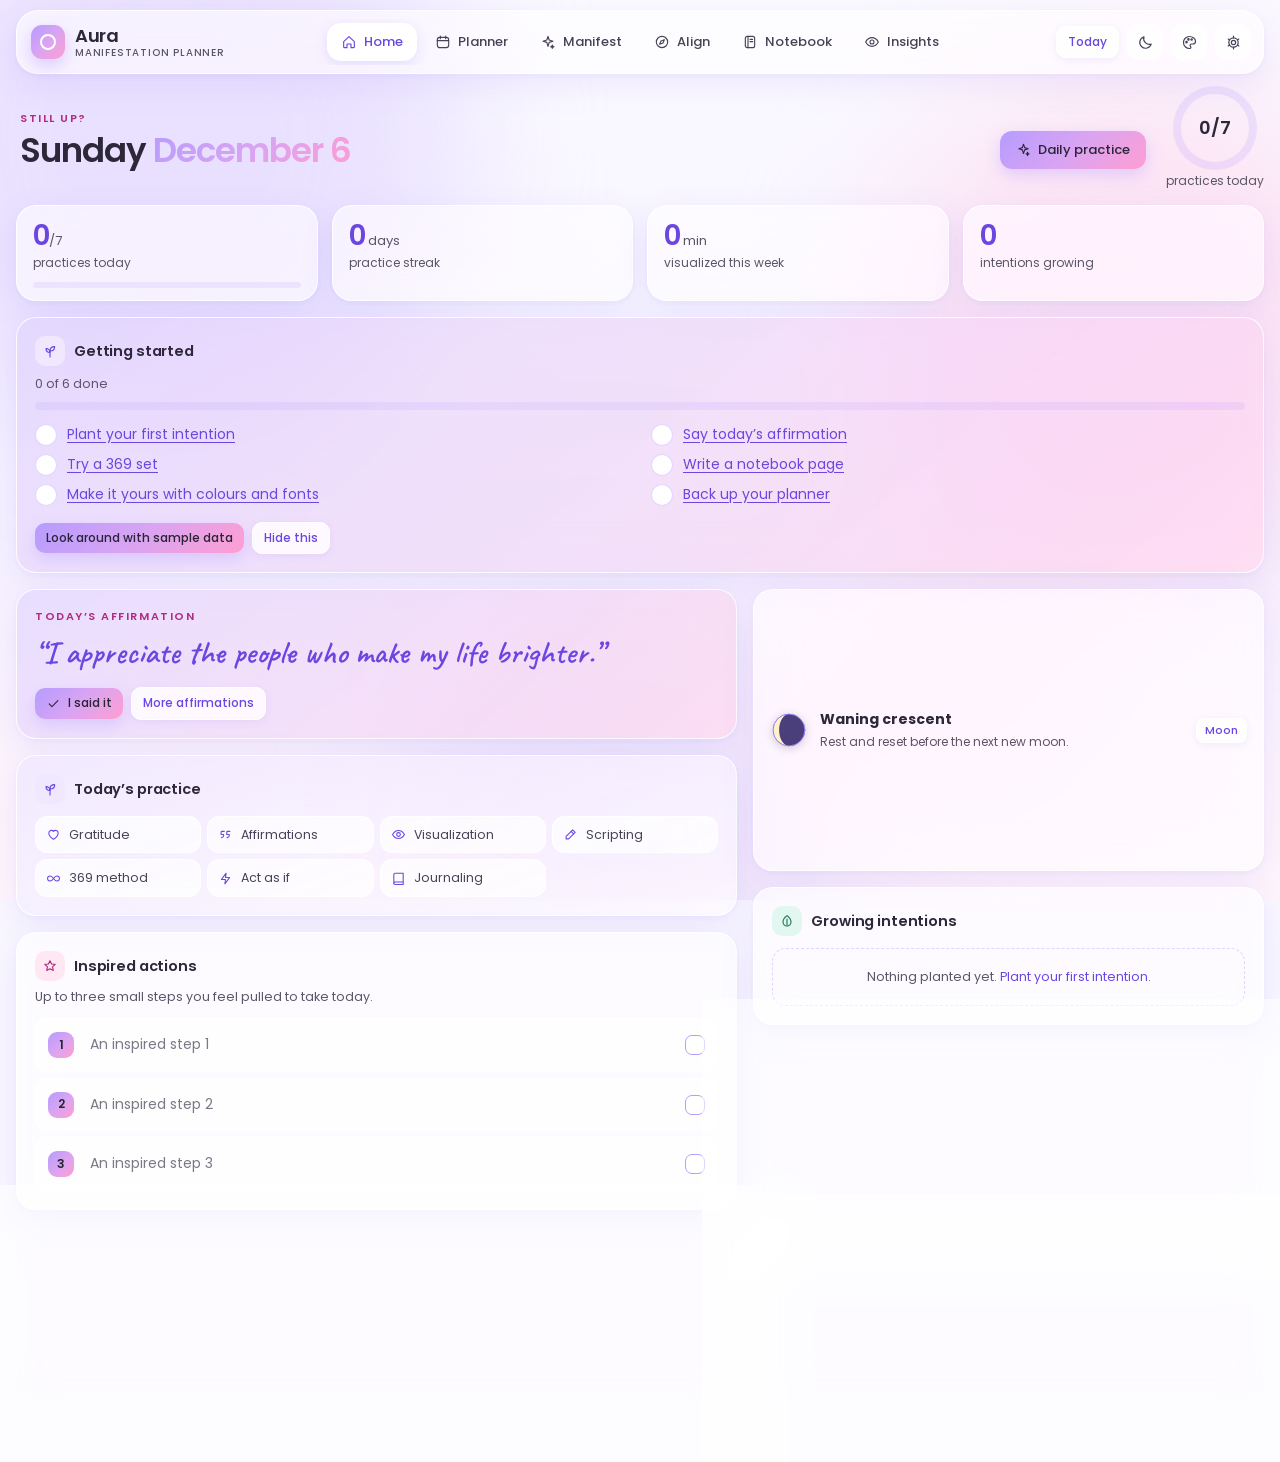
==== commit ba4b5133: "Aura: Reframe Beliefs page Under Manifest. Write a limiting belief next to a reframed one, pick from" ====
--- a/aura-planner/index.html
+++ b/aura-planner/index.html
@@ -26,7 +26,6 @@
           r.setAttribute("data-theme", ok(l.theme, ["violet", "rose", "ocean", "meadow"], "violet"));
           r.setAttribute("data-mode", mode);
           r.setAttribute("data-font", ok(l.font, ["classic", "cozy", "modern"], "classic"));
-          r.setAttribute("data-bg", ok(l.bg, ["soft", "plain", "dots"], "soft"));
         } catch (e) { /* the defaults apply */ }
       })();
     </script>
@@ -79,6 +78,8 @@
     <script src="js/stickers.js"></script>
     <script src="js/calendar.js"></script>
     <script src="js/frameworks.js"></script>
+    <script src="js/dream.js"></script>
+    <script src="js/beliefs.js"></script>
     <script src="js/wellness.js"></script>
     <script src="js/practice.js"></script>
     <script src="js/manifest.js"></script>
--- a/aura-planner/styles.css
+++ b/aura-planner/styles.css
@@ -730,7 +730,7 @@
 .mk-tool svg { width: 34px; height: 50px; display: block; }
 .mk-color { width: 26px; height: 26px; border-radius: 50%; border: 0; cursor: pointer; flex: 0 0 auto; box-shadow: inset 0 0 0 1px rgba(0, 0, 0, 0.08); padding: 0; }
 .mk-color.on { box-shadow: 0 0 0 2px var(--paper), 0 0 0 4px var(--ink-2); }
-.markup-bar .mk-size { width: 76px; flex: 0 0 auto; }
+.markup-bar .mk-size { width: 76px; flex: 0 0 auto; background: rgba(var(--ink-rgb), 0.28); }
 .mk-btn { width: 32px; height: 32px; border-radius: 10px; border: 0; background: transparent; color: var(--ink-2); cursor: pointer; display: grid; place-items: center; flex: 0 0 auto; }
 .mk-btn:hover { background: rgba(118, 104, 160, 0.1); }
 .mk-btn[disabled] { opacity: 0.35; }
@@ -1103,9 +1103,6 @@
 /* ---------- Personalise: fonts, page background, and keeping notebook paper light in dark mode ---------- */
 html[data-font="cozy"] { --font: "Nunito", -apple-system, "Segoe UI", Helvetica, Arial, sans-serif; }
 html[data-font="modern"] { --font: "Inter", -apple-system, "Segoe UI", Helvetica, Arial, sans-serif; }
-html[data-bg="plain"] body:not(.nb-mode) .aurora { background: var(--bg); }
-html[data-bg="plain"] body:not(.nb-mode) .aurora i, html[data-bg="dots"] body:not(.nb-mode) .aurora i { display: none; }
-html[data-bg="dots"] body:not(.nb-mode) .aurora { background: radial-gradient(circle, rgba(var(--ac), 0.34) 1.1px, transparent 1.5px) 0 0 / 24px 24px, var(--bg); }
 html[data-theme="violet"], :root { --p-lsoft: 239, 232, 255; --p-psoft: 255, 232, 244; --p-pink-text: #b02c7e; }
 html[data-theme="rose"] { --p-lsoft: 255, 238, 242; --p-psoft: 255, 240, 230; --p-pink-text: #a8480f; }
 html[data-theme="ocean"] { --p-lsoft: 232, 241, 255; --p-psoft: 226, 248, 244; --p-pink-text: #0b7468; }
@@ -1133,10 +1130,6 @@
 .lk-sw { width: 34px; height: 34px; border-radius: 50%; box-shadow: inset 0 0 0 1px rgba(0, 0, 0, 0.12); }
 .lk-aa { font-size: 26px; line-height: 1; color: var(--ink); font-weight: 600; }
 .lk-font small { display: block; font-size: 10.5px; color: var(--muted); line-height: 1.25; margin-top: 2px; }
-.lk-prev { width: 100%; height: 34px; border-radius: 8px; border: 1px solid var(--line-strong); background-color: var(--bg); }
-.lk-bg-soft .lk-prev { background-image: radial-gradient(60px 40px at 90% 0, var(--aur-1), transparent 70%), radial-gradient(60px 40px at 0 100%, var(--aur-2), transparent 70%); }
-.lk-bg-dots .lk-prev { background-image: radial-gradient(circle, rgba(var(--ac), 0.5) 1.2px, transparent 1.6px); background-size: 9px 9px; }
-@media (max-width: 420px) { .lk-row { grid-template-columns: repeat(2, minmax(0, 1fr)); } .lk-row.lk-3 { grid-template-columns: repeat(3, minmax(0, 1fr)); } }
 
 /* ---------- Home dashboard ---------- */
 .home-top { display: flex; align-items: center; justify-content: space-between; gap: 16px; }
@@ -1179,3 +1172,4 @@
 @media (max-width: 600px) { .gs-list { grid-template-columns: minmax(0, 1fr); } .home-ring .small { display: none; } }
 
 .day-cell .small.muted, .day-cell .muted { color: var(--ink-2); }
+.lk > .lbl:first-child { margin-top: 12px; }
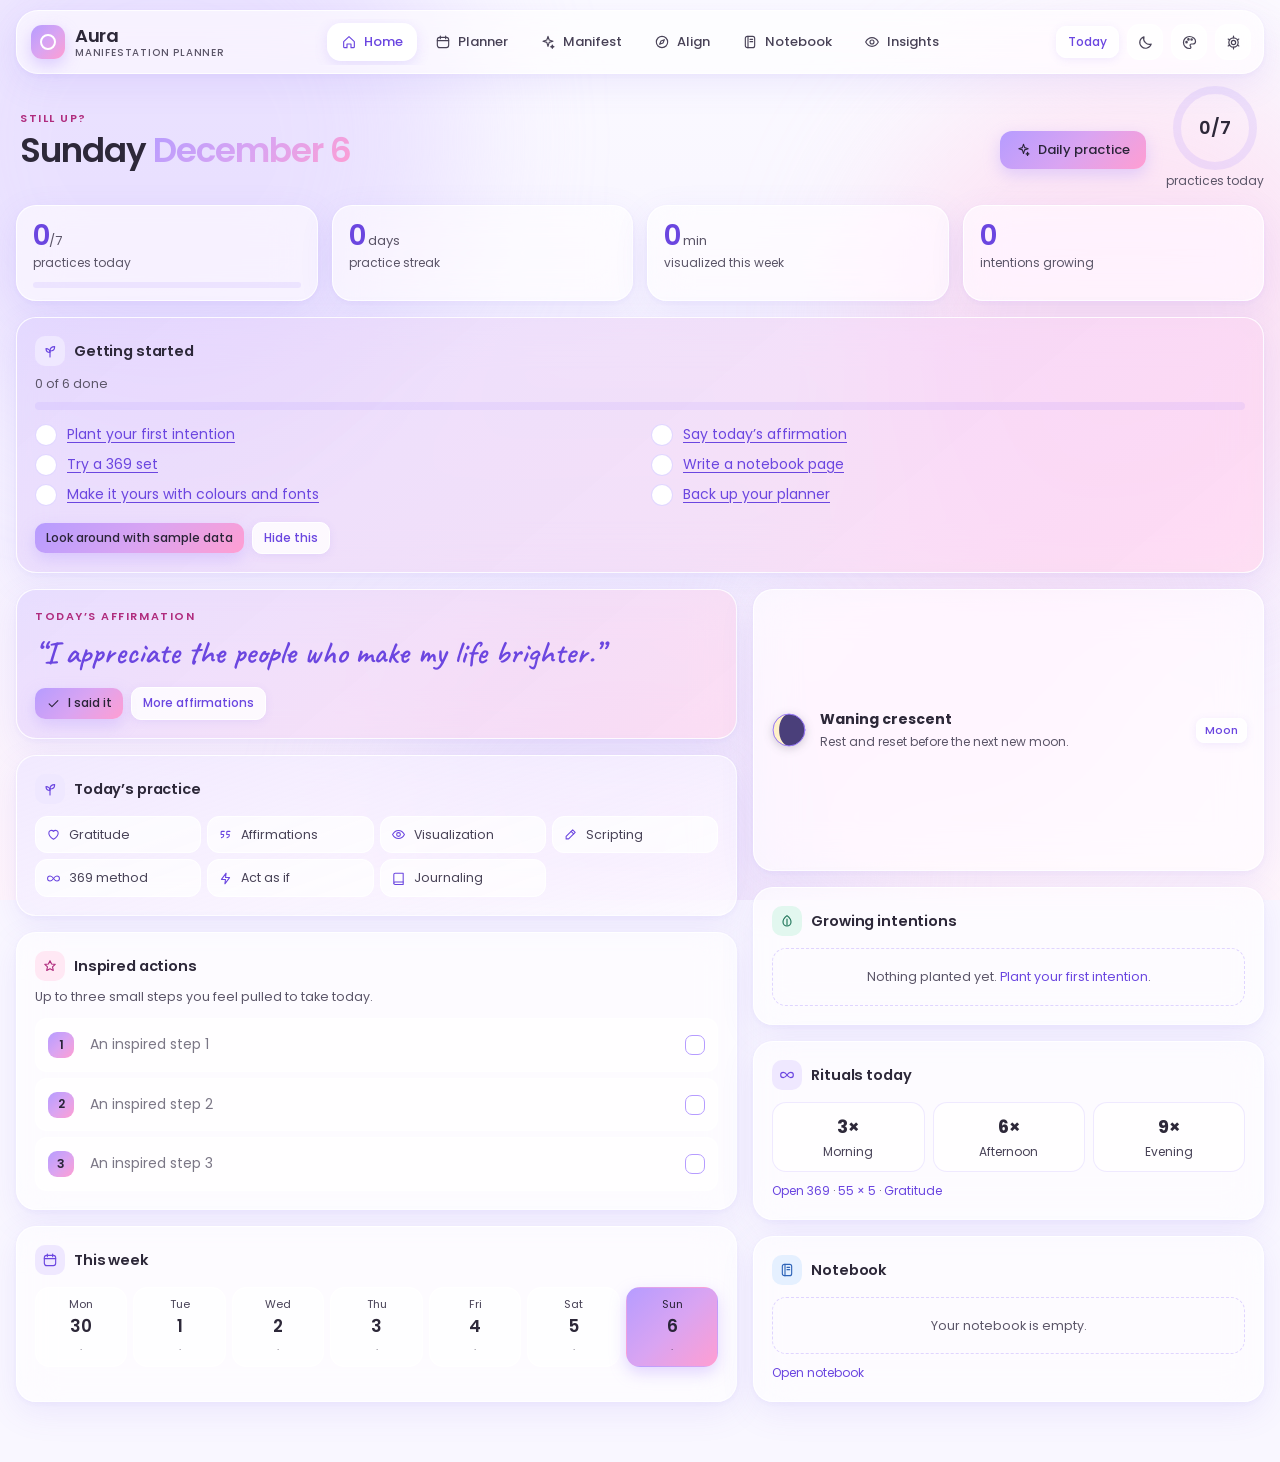
==== commit f30a82c3: "Aura: Birth Chart page Under Align. Enter your birth date, time and place (a built-in list of about " ====
--- a/aura-planner/index.html
+++ b/aura-planner/index.html
@@ -80,6 +80,8 @@
     <script src="js/frameworks.js"></script>
     <script src="js/dream.js"></script>
     <script src="js/beliefs.js"></script>
+    <script src="js/astro-text.js"></script>
+    <script src="js/astro.js"></script>
     <script src="js/wellness.js"></script>
     <script src="js/practice.js"></script>
     <script src="js/manifest.js"></script>
--- a/aura-planner/styles.css
+++ b/aura-planner/styles.css
@@ -1173,3 +1173,12 @@
 
 .day-cell .small.muted, .day-cell .muted { color: var(--ink-2); }
 .lk > .lbl:first-child { margin-top: 12px; }
+
+/* the gratitude jar picture (Canva embed, square) */
+.jar-embed { max-width: 220px; margin: 0 auto 12px; }
+.jar-frame { position: relative; width: 100%; padding-top: 100%; overflow: hidden; border-radius: 8px; box-shadow: 0 2px 8px rgba(63,69,81,.16); }
+.jar-frame iframe { position: absolute; inset: 0; width: 100%; height: 100%; border: none; }
+
+/* birth chart wheel */
+.birth-wheel-wrap { display: flex; justify-content: center; }
+.birth-wheel { width: 100%; max-width: 380px; height: auto; display: block; }
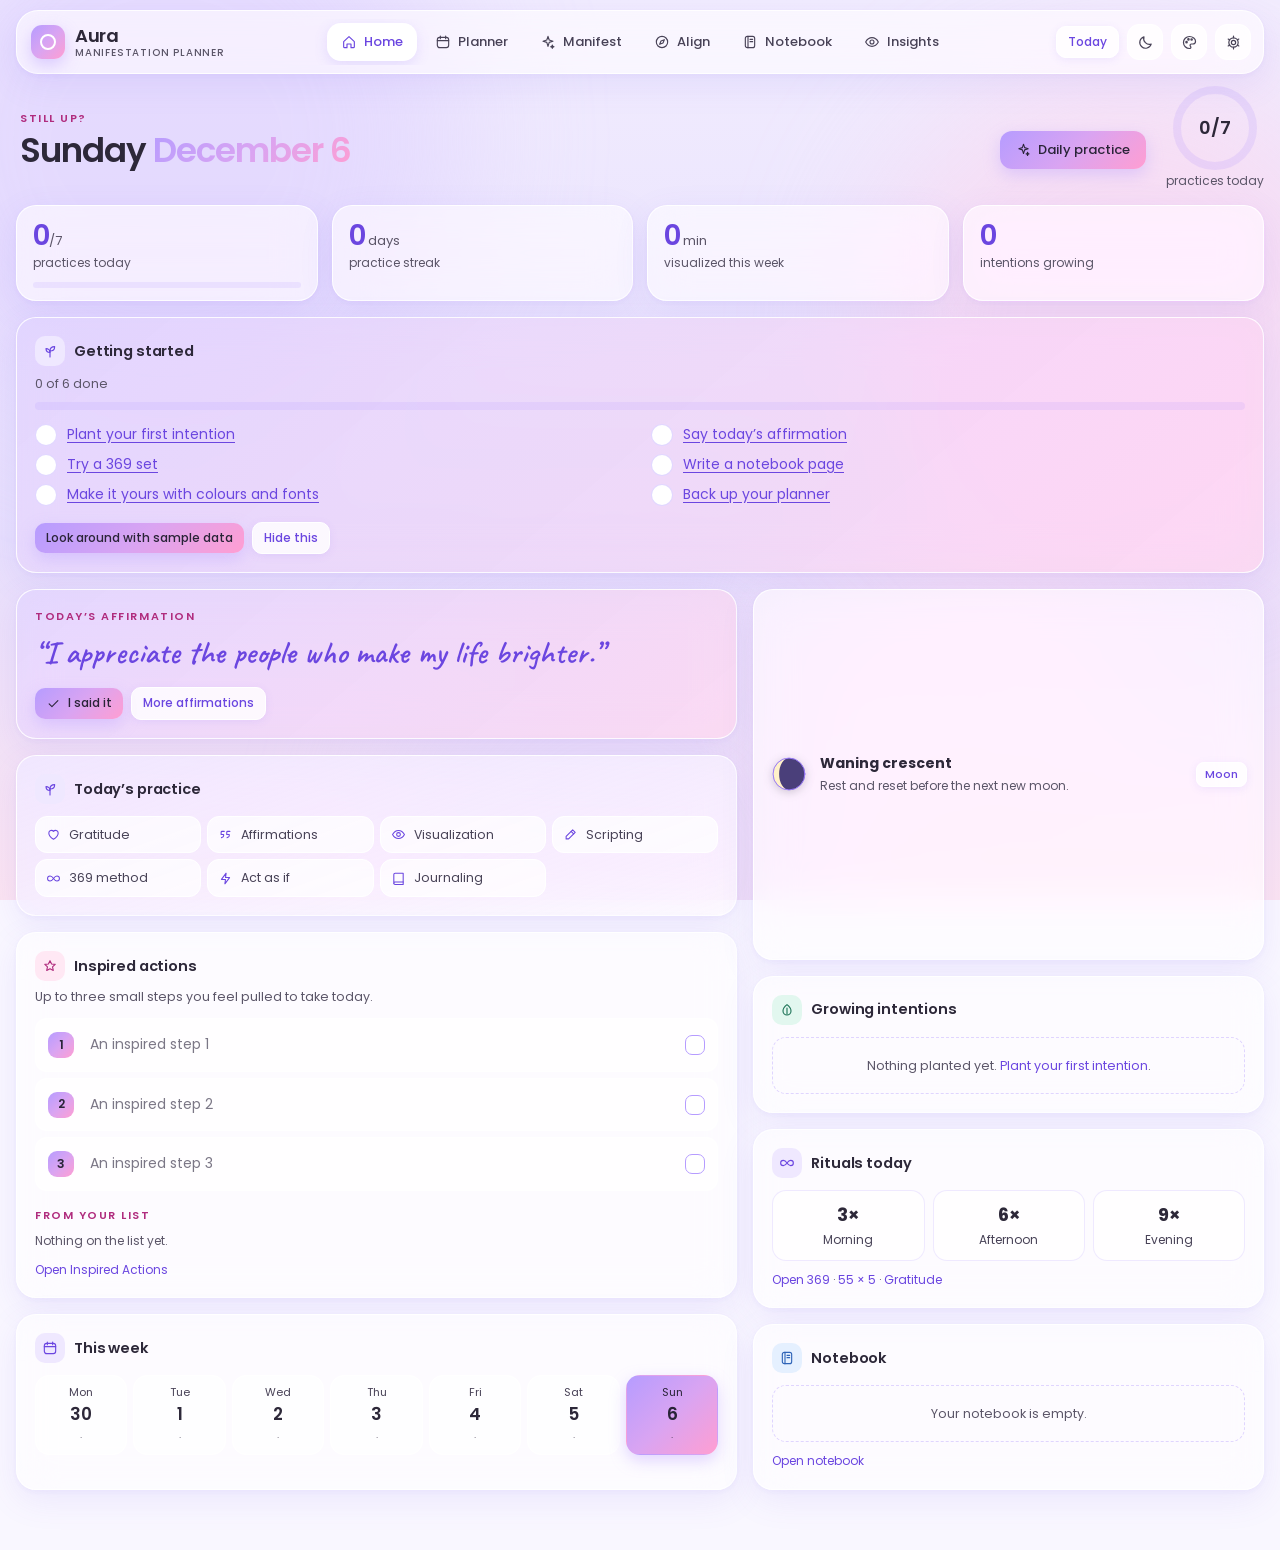
==== commit 097a47e8: "Aura: add an Inspired Actions page Aura could only hold steps on the day or week they were written, " ====
--- a/aura-planner/index.html
+++ b/aura-planner/index.html
@@ -82,9 +82,11 @@
     <script src="js/beliefs.js"></script>
     <script src="js/astro-text.js"></script>
     <script src="js/astro.js"></script>
+    <script src="js/selfcare.js"></script>
     <script src="js/wellness.js"></script>
     <script src="js/practice.js"></script>
     <script src="js/manifest.js"></script>
+    <script src="js/actions.js"></script>
     <script src="js/notebook.js"></script>
     <script src="js/coach.js"></script>
     <script src="js/look.js"></script>
--- a/aura-planner/styles.css
+++ b/aura-planner/styles.css
@@ -30,7 +30,7 @@
   --lsoft: 239, 232, 255; --psoft: 255, 232, 244; --ink-rgb: 45, 40, 57;
   --line: rgba(155, 123, 255, 0.16); --line-strong: rgba(155, 123, 255, 0.3);
   --accent-text: #6b46e0; --accent2-text: #b02c7e;
-  --aur-bg: linear-gradient(180deg, #fbfaff 0%, #f5f1ff 60%, #fff5fb 100%);
+  --aur-bg: linear-gradient(180deg, #f1ecfe 0%, #e7dffd 60%, #fbe4f1 100%);
   --aur-1: #ddcfff; --aur-2: #ffd4ec; --aur-3: #e7ddfd; --aur-4: #ffe0f2;
   --desk: linear-gradient(160deg, #432d76 0%, #6045a1 50%, #9e4c7b 100%);
   --desk-1: #b69cff; --desk-2: #ff9ed2; --desk-3: #9b7bff; --desk-4: #ff9ed2; --desk-solid: #412b73;
@@ -68,7 +68,7 @@
   --lsoft: 255, 238, 242; --psoft: 255, 240, 230; --ink-rgb: 57, 40, 44;
   --line: rgba(238, 127, 159, 0.16); --line-strong: rgba(238, 127, 159, 0.3);
   --accent-text: #b3335b; --accent2-text: #a8480f;
-  --aur-bg: linear-gradient(180deg, #fffafb 0%, #fff1f5 60%, #fff9f5 100%);
+  --aur-bg: linear-gradient(180deg, #fff1f4 0%, #ffd8e3 60%, #ffeee3 100%);
   --aur-1: #ffcfdb; --aur-2: #ffe4d4; --aur-3: #fddde5; --aur-4: #ffece0;
   --desk: linear-gradient(160deg, #762d3f 0%, #a1455c 50%, #9e6a4c 100%);
   --desk-1: #f7a1b8; --desk-2: #ffc19a; --desk-3: #ee7f9f; --desk-4: #ffc19a; --desk-solid: #732b3d;
@@ -94,7 +94,7 @@
   --lsoft: 232, 241, 255; --psoft: 226, 248, 244; --ink-rgb: 40, 47, 57;
   --line: rgba(91, 156, 245, 0.16); --line-strong: rgba(91, 156, 245, 0.3);
   --accent-text: #1a58b5; --accent2-text: #0b7468;
-  --aur-bg: linear-gradient(180deg, #fafcff 0%, #f1f7ff 60%, #f5fffe 100%);
+  --aur-bg: linear-gradient(180deg, #f1f7ff 0%, #d8e9ff 60%, #e3fffc 100%);
   --aur-1: #cfe4ff; --aur-2: #d4fffb; --aur-3: #ddebfd; --aur-4: #e0fffc;
   --desk: linear-gradient(160deg, #2d4d76 0%, #456da1 50%, #4c9e96 100%);
   --desk-1: #8cbcff; --desk-2: #7fdccf; --desk-3: #5b9cf5; --desk-4: #7fdccf; --desk-solid: #2b4a73;
@@ -120,7 +120,7 @@
   --lsoft: 230, 247, 236; --psoft: 255, 246, 220; --ink-rgb: 40, 57, 48;
   --line: rgba(95, 191, 136, 0.16); --line-strong: rgba(95, 191, 136, 0.3);
   --accent-text: #17703f; --accent2-text: #7d5200;
-  --aur-bg: linear-gradient(180deg, #fafffc 0%, #f1fff8 60%, #fffcf5 100%);
+  --aur-bg: linear-gradient(180deg, #f1fff7 0%, #d8ffeb 60%, #fff7e3 100%);
   --aur-1: #cfffe7; --aur-2: #fff3d4; --aur-3: #ddfded; --aur-4: #fff7e0;
   --desk: linear-gradient(160deg, #2d7652 0%, #45a173 50%, #9e884c 100%);
   --desk-1: #98d9b1; --desk-2: #ffd98a; --desk-3: #5fbf88; --desk-4: #ffd98a; --desk-solid: #2b734f;
@@ -603,16 +603,29 @@
 .mm-node.root { background: var(--grad); color: var(--on-grad); border-color: transparent; font-weight: 600; font-size: 14px; padding: 12px 18px; }
 .mm-node.sel { box-shadow: 0 0 0 4px rgba(var(--ac-l), 0.35), 0 6px 18px rgba(var(--ac-d), 0.2); }
 .mm-node:active { cursor: grabbing; }
-.mm-tools { position: absolute; left: 12px; top: 12px; right: 12px; display: flex; gap: 6px; flex-wrap: wrap; z-index: 2; align-items: center; }
+textarea.mm-node { display: block; width: 150px; resize: none; overflow: hidden; font: inherit; font-size: 13px; color: var(--ink); line-height: 1.35; outline: none; margin: 0; cursor: grab; }
+textarea.mm-node.root { width: 170px; background: var(--grad); color: var(--on-grad); font-weight: 600; font-size: 14px; }
+textarea.mm-node:focus { cursor: text; box-shadow: 0 0 0 3px rgba(var(--ac-l), 0.45), 0 6px 18px rgba(var(--ac-d), 0.2); }
+.mm-tools { display: flex; gap: 8px; flex-wrap: wrap; align-items: center; margin: 0 0 12px; }
+.mm-colors { display: flex; gap: 8px; flex-wrap: wrap; align-items: center; margin: 0 0 12px; }
 .mm-tools .field { width: 220px; max-width: 100%; }
 
-.vision-board { columns: 4 220px; column-gap: 14px; }
-.v-tile { break-inside: avoid; margin-bottom: 14px; border-radius: 18px; overflow: hidden; position: relative; background: var(--paper); border: 1px solid var(--paper); box-shadow: var(--shadow); }
+/* grid, not multi-column: columns fragment tiles and leave big gaps, and WebKit
+   clips rounded overflow:hidden items inside them after a reflow such as a rotation */
+.vision-board { display: grid; grid-template-columns: repeat(auto-fill, minmax(220px, 1fr)); gap: 14px; align-items: start; }
+/* packed: JS measures each tile and spans it over these short rows, so a tile sits
+   directly under the one above instead of waiting for the row to clear. The row gap
+   moves onto the tile as a margin: a gap between every 4px row would round the span
+   up by as much as a whole gap. Without JS the plain grid above still works, just
+   with gaps under the shorter tiles. */
+.vision-board.packed { grid-auto-rows: 4px; row-gap: 0; }
+.vision-board.packed .v-tile { margin-bottom: 14px; }
+.v-tile { border-radius: 18px; overflow: hidden; position: relative; background: var(--paper); border: 1px solid var(--paper); box-shadow: var(--shadow); }
 .v-tile img { width: 100%; height: auto; }
 .v-tile .cap { padding: 8px 10px; }
 .v-tile .cap .field { font-size: 12.5px; }
 .v-tile.quote { padding: 22px 18px; background: var(--grad-soft), var(--paper); }
-.v-tile.quote .ta { font-family: var(--hand); font-size: 24px; line-height: 1.2; text-align: center; border: 0; background: transparent; min-height: 70px; resize: none; }
+.v-tile.quote .ta { font-family: var(--hand); font-size: 24px; line-height: 1.2; text-align: center; border: 0; background: transparent; min-height: 70px; resize: none; overflow: hidden; }
 .v-tile .tile-x { position: absolute; top: 8px; right: 8px; background: rgba(var(--w), 0.9); border-radius: 9px; width: 28px; height: 28px; opacity: 0; transition: opacity 0.2s; }
 .v-tile:hover .tile-x, .v-tile:focus-within .tile-x { opacity: 1; }
 @media (hover: none) { .v-tile .tile-x { opacity: 1; } }
@@ -1174,11 +1187,91 @@
 .day-cell .small.muted, .day-cell .muted { color: var(--ink-2); }
 .lk > .lbl:first-child { margin-top: 12px; }
 
-/* the gratitude jar picture (Canva embed, square) */
-.jar-embed { max-width: 220px; margin: 0 auto 12px; }
-.jar-frame { position: relative; width: 100%; padding-top: 100%; overflow: hidden; border-radius: 8px; box-shadow: 0 2px 8px rgba(63,69,81,.16); }
-.jar-frame iframe { position: absolute; inset: 0; width: 100%; height: 100%; border: none; }
+/* the gratitude jar: the picture with notes floating inside it */
+.jar-stage { position: relative; width: min(100%, 240px); aspect-ratio: 600 / 815; margin: 0 auto 14px; }
+.jar-stage > img { position: absolute; inset: 0; width: 100%; height: 100%; object-fit: contain; pointer-events: none; }
+.jar-note { position: absolute; max-width: 40%; padding: 4px 7px; border: 0; border-radius: 6px; background: rgba(255, 255, 255, 0.88); color: var(--ink); font: 500 10.5px/1.3 var(--sans, sans-serif); text-align: left; box-shadow: 0 2px 6px rgba(0, 0, 0, 0.12); cursor: pointer; }
+.jar-note:hover, .jar-note:focus-visible { z-index: 2; outline: 2px solid var(--pink-deep, #b8607a); }
 
 /* birth chart wheel */
 .birth-wheel-wrap { display: flex; justify-content: center; }
 .birth-wheel { width: 100%; max-width: 380px; height: auto; display: block; }
+
+/* 369 and 555 writing sheets */
+.sheet-row { display: flex; gap: 8px; align-items: center; margin-bottom: 8px; }
+.sheet-cols { display: grid; grid-template-columns: 1fr 1fr; gap: 0 18px; }
+@media (max-width: 640px) { .sheet-cols { grid-template-columns: 1fr; } }
+
+/* ---------------------------------------------------------------- Inspired Actions */
+.act-add .act-new-due { flex: 0 0 auto; max-width: 170px; }
+.act-add .act-new-mid { flex: 0 1 220px; min-width: 0; }
+.act-bar {
+  display: flex; flex-wrap: wrap; align-items: center; gap: 10px 16px;
+  margin: 18px 0 14px;
+}
+.act-summary { margin: 0; color: var(--muted); font-size: 13.5px; }
+.act-group { margin: 0 0 20px; }
+.act-group-title {
+  display: flex; align-items: center; gap: 9px; margin: 0 0 8px;
+  font-size: 16px; font-weight: 600; color: var(--ink);
+}
+.act-group-title a { color: inherit; text-decoration: none; }
+.act-group-title a:hover { text-decoration: underline; }
+.act-group.is-late .act-group-title { color: var(--late); }
+.act-group.is-late .badge { background: var(--late-soft); color: var(--late); }
+.act-note { margin: -4px 0 8px; }
+.act-clear { margin-left: auto; }
+.act-done-group { opacity: 0.75; }
+.act-done-group:hover, .act-done-group:focus-within { opacity: 1; }
+.act-empty { margin: 0 0 20px; }
+
+.act-row { flex-wrap: wrap; }
+.act-row .act-text { flex: 1 1 200px; min-width: 0; }
+/* The link reads as quiet text until you reach for it, rather than a form control on
+   every row. `select.field` would otherwise win on specificity, hence `select.act-link`. */
+select.act-link {
+  flex: 0 1 190px; min-width: 0; font-size: 12.5px; padding: 5px 8px;
+  border-color: transparent; background: transparent; color: var(--muted);
+}
+.act-row:hover select.act-link, select.act-link:focus { border-color: var(--line); background: rgba(var(--w), 0.9); }
+@media (hover: none) { select.act-link { border-color: var(--line); background: rgba(var(--w), 0.9); } }
+.act-when { display: flex; align-items: center; gap: 8px; flex: 0 0 auto; }
+.act-due {
+  font: inherit; font-size: 12.5px; color: var(--ink-2); background: rgba(var(--w), 0.9);
+  border: 1px solid var(--line); border-radius: 9px; padding: 5px 8px;
+}
+.act-due:focus { border-color: var(--lav); outline: none; }
+/* A step with no date shouldn't shout an empty field; it steps forward on hover, on focus,
+   and always on touch screens where there is no hover to step forward from. */
+.act-due.empty { border-color: transparent; background: transparent; color: var(--faint); opacity: 0.6; }
+.act-row:hover .act-due.empty, .act-due.empty:focus { border-color: var(--line); opacity: 1; }
+@media (hover: none) { .act-due.empty { opacity: 0.85; border-color: var(--line); } }
+.act-due-label { font-size: 12.5px; color: var(--ink-2); white-space: nowrap; }
+.act-when.late .act-due-label { color: var(--late); font-weight: 600; }
+.act-when.late .act-due { border-color: var(--late); }
+.li.done .act-due, .li.done .act-link { opacity: 0.6; }
+
+.act-int .act-group-title { font-size: 15px; }
+.act-quiet .li, .act-else .li { gap: 10px; flex-wrap: wrap; }
+.act-quiet .li a { color: var(--ink); text-decoration: none; }
+.act-quiet .li a:hover { text-decoration: underline; }
+.act-else-text { min-width: 0; font-size: 13.5px; }
+.act-else-when { flex: 0 0 auto; }
+
+@media (max-width: 620px) {
+  .act-add .act-new-due, .act-add .act-new-mid { flex: 1 1 100%; max-width: none; }
+  .act-row .act-text { flex: 1 1 100%; order: 1; }
+  .act-row .chk { order: 0; }
+  .act-row .x-btn { order: 0; margin-left: auto; }
+  select.act-link { order: 2; flex: 1 1 100%; border-color: var(--line); background: rgba(var(--w), 0.9); }
+  .act-when { order: 3; }
+}
+
+/* Anything past its date borrows the accent-text colour, which every theme already tunes
+   for readability in both light and dark, rather than the raw accent. */
+:root { --late: var(--accent2-text); --late-soft: var(--danger-soft); }
+.hm-act-eyebrow { margin: 16px 0 8px; }
+.hm-acts .li { gap: 10px; }
+.hm-acts .li a { color: var(--ink); text-decoration: none; min-width: 0; font-size: 13.5px; }
+.hm-acts .li a:hover { text-decoration: underline; }
+.chip.late { background: var(--late-soft); color: var(--late); }
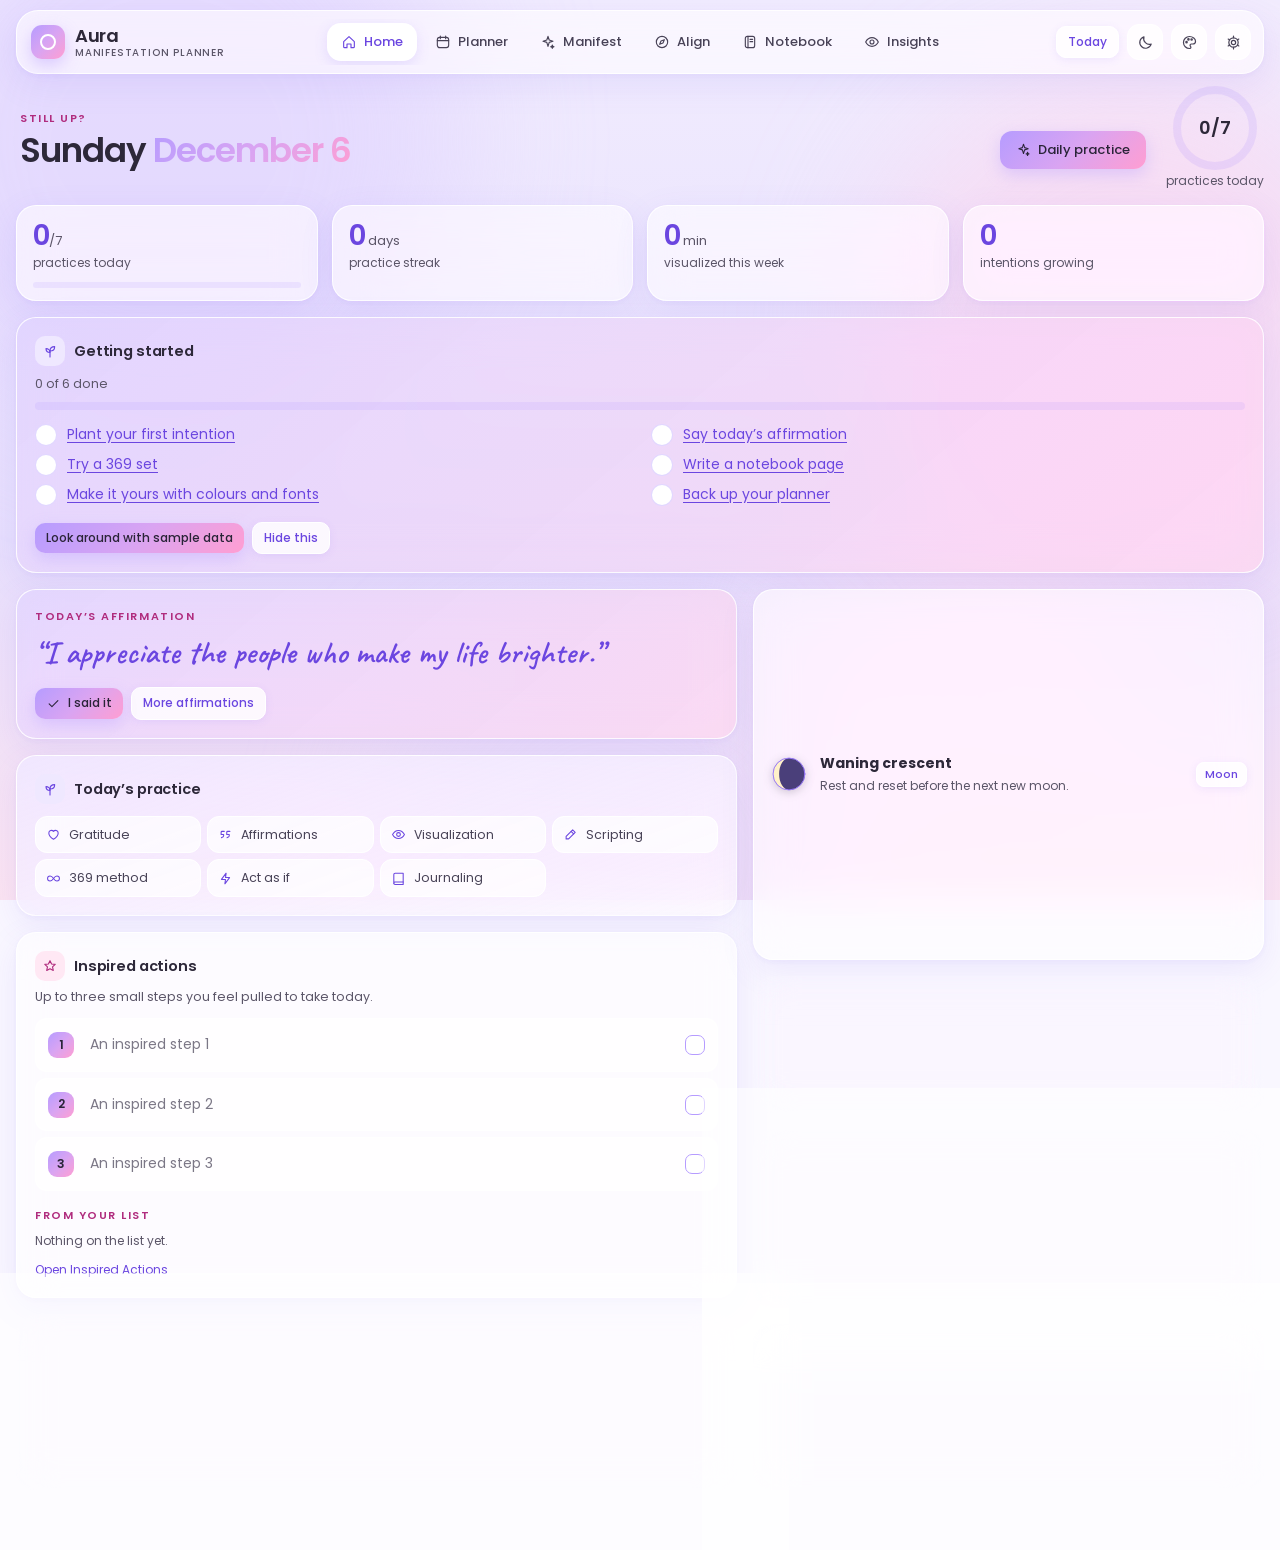
==== commit 8e769537: "Aura: replace the built-in ephemeris with Astronomy Engine 2.1.19 Aura's birth chart and moon pages " ====
--- a/aura-planner/index.html
+++ b/aura-planner/index.html
@@ -74,6 +74,10 @@
     </dialog>
     <div class="toast" id="toast" role="status" aria-live="polite"></div>
 
+    <!-- Astronomy Engine 2.1.19 (MIT, Don Cross). Positions, lunar phases.
+         Loaded first so core.js (moon phases) and astro.js (birth chart) can both use it.
+         See THIRD-PARTY-LICENSES.txt. -->
+    <script src="vendor/astronomy.browser.min.js"></script>
     <script src="js/core.js"></script>
     <script src="js/stickers.js"></script>
     <script src="js/calendar.js"></script>
